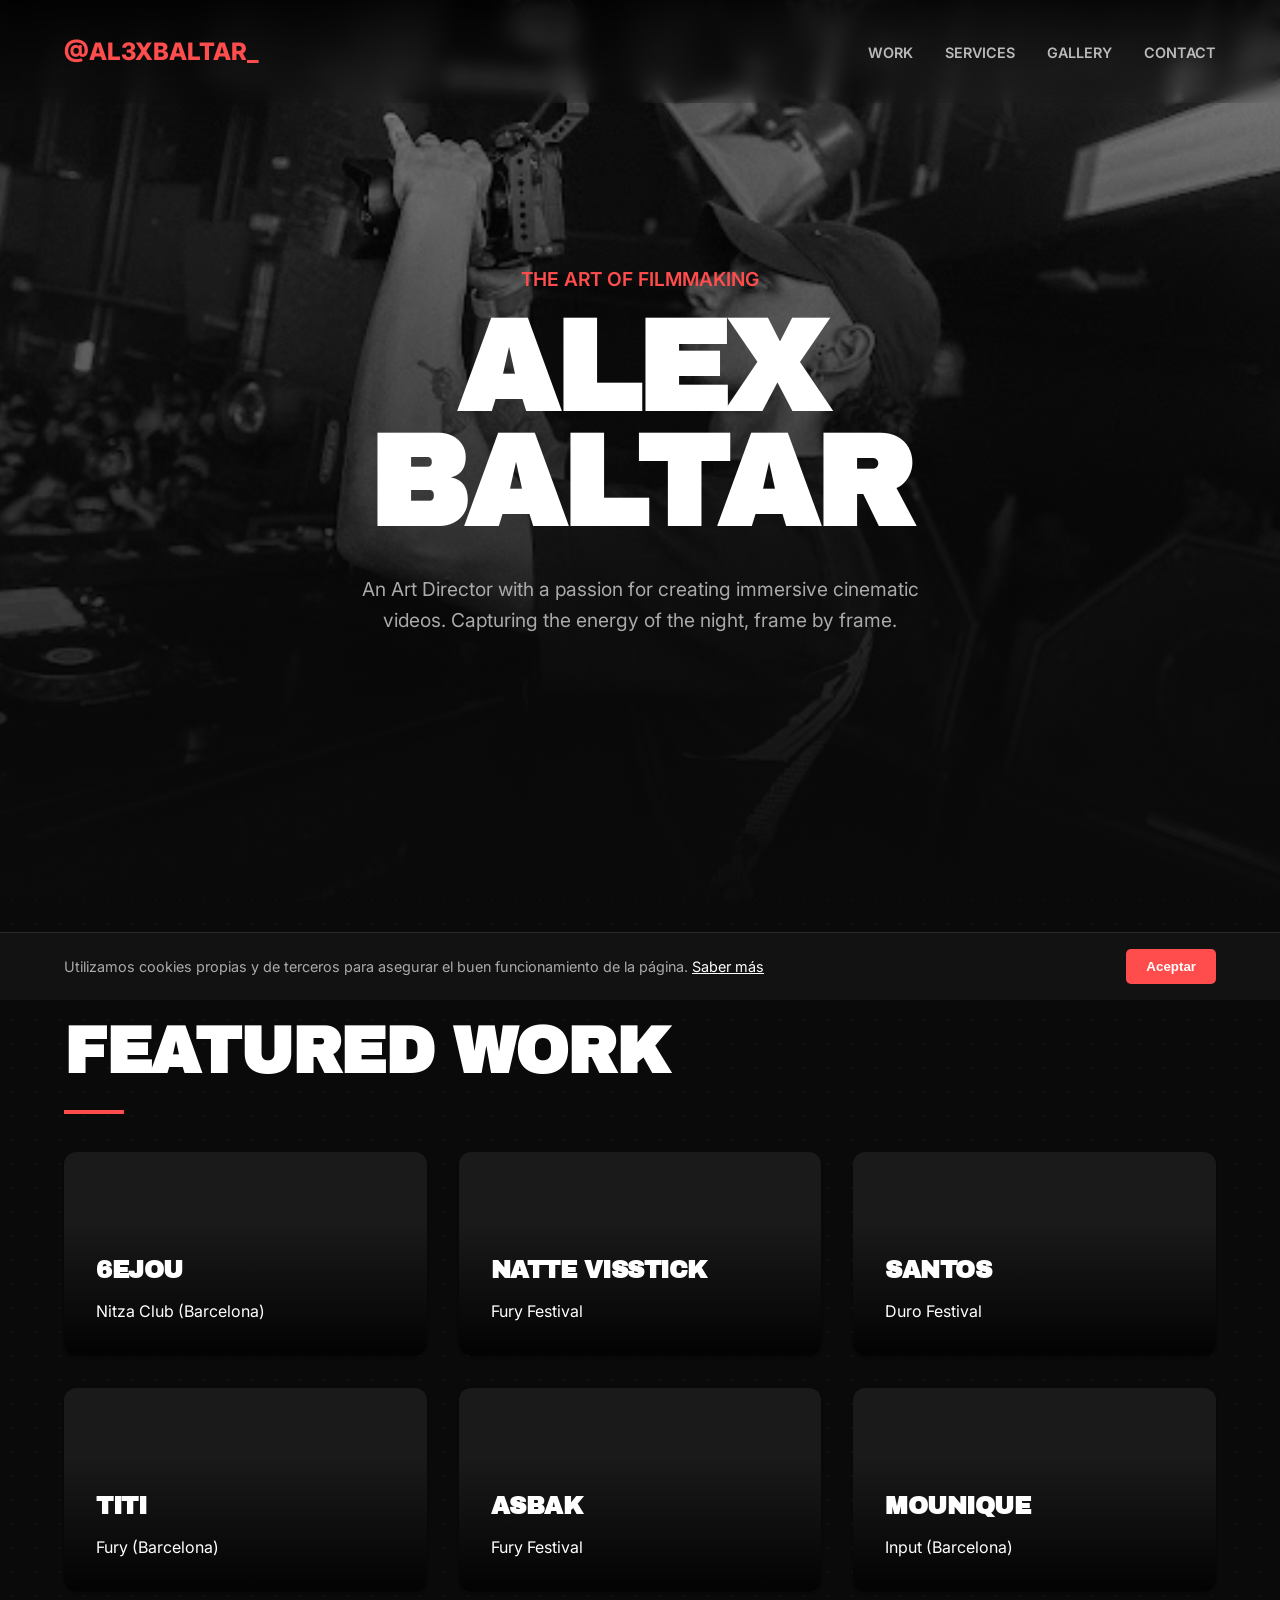
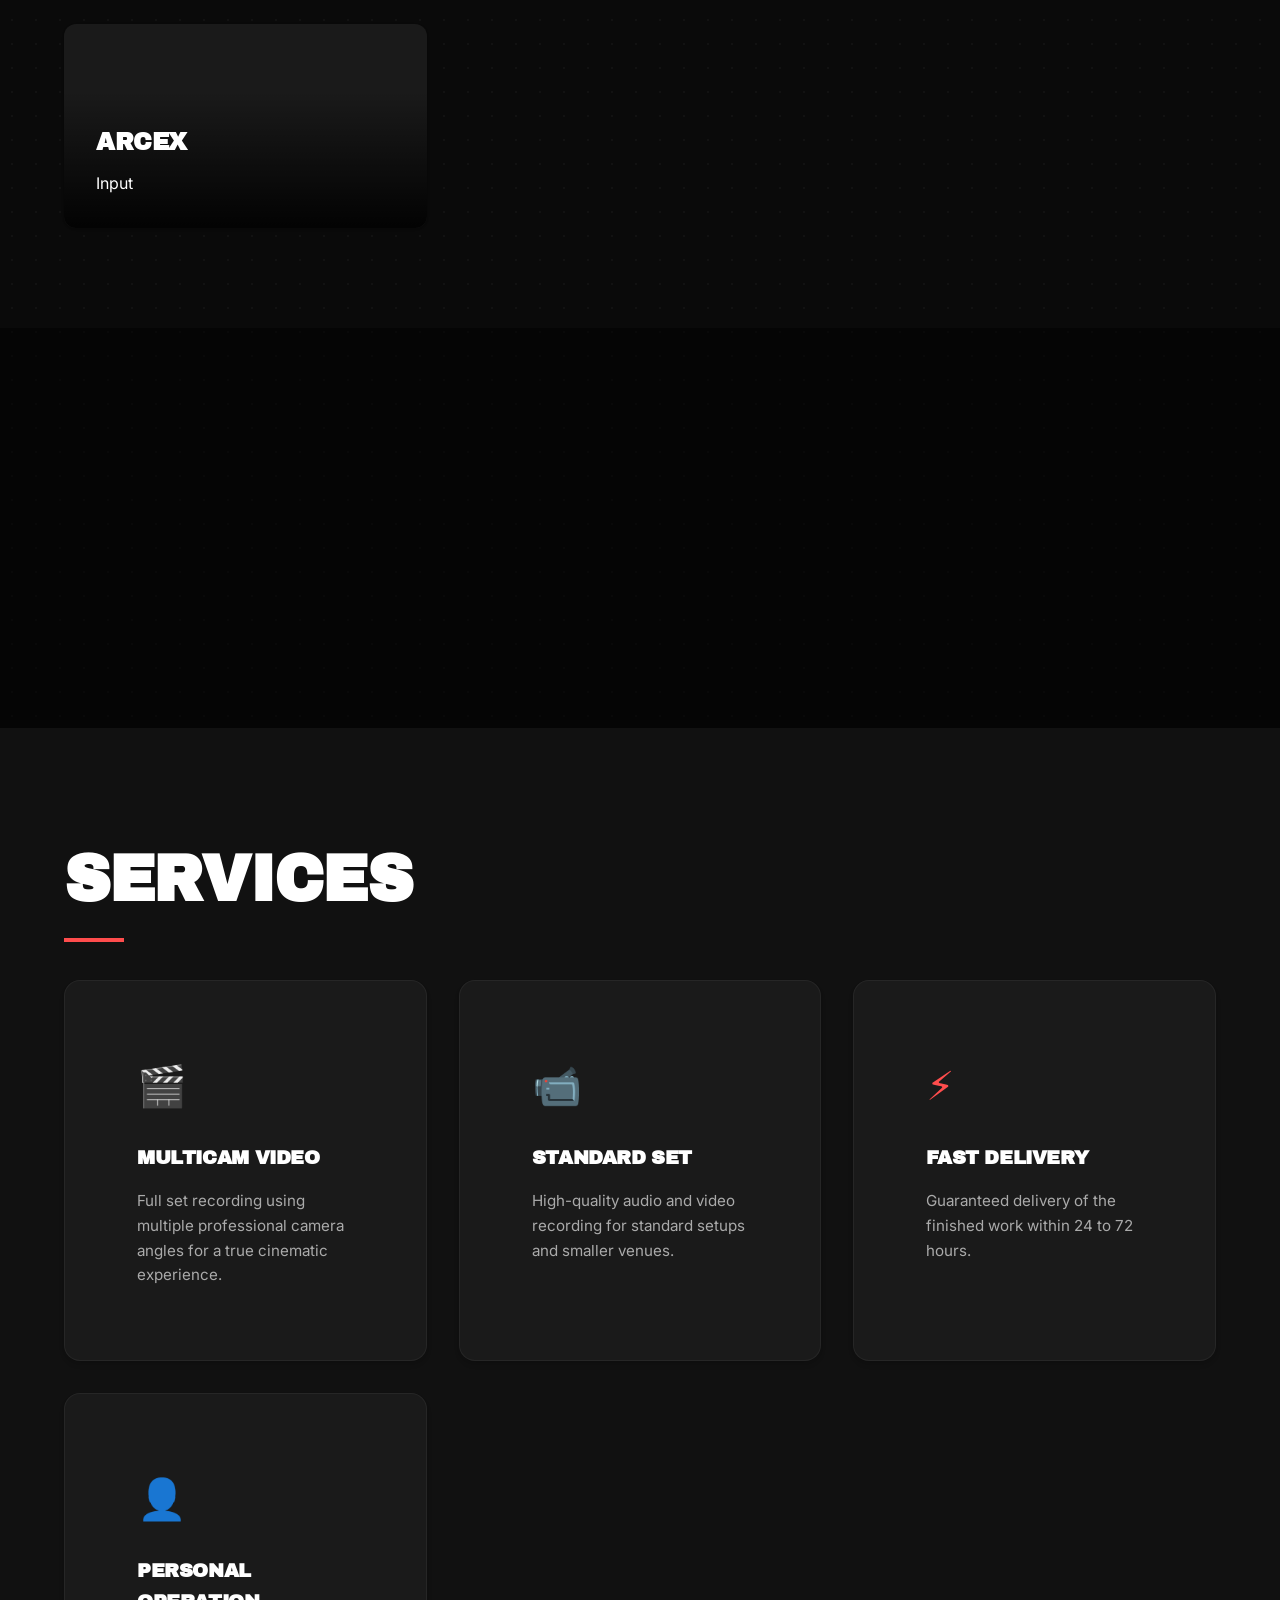
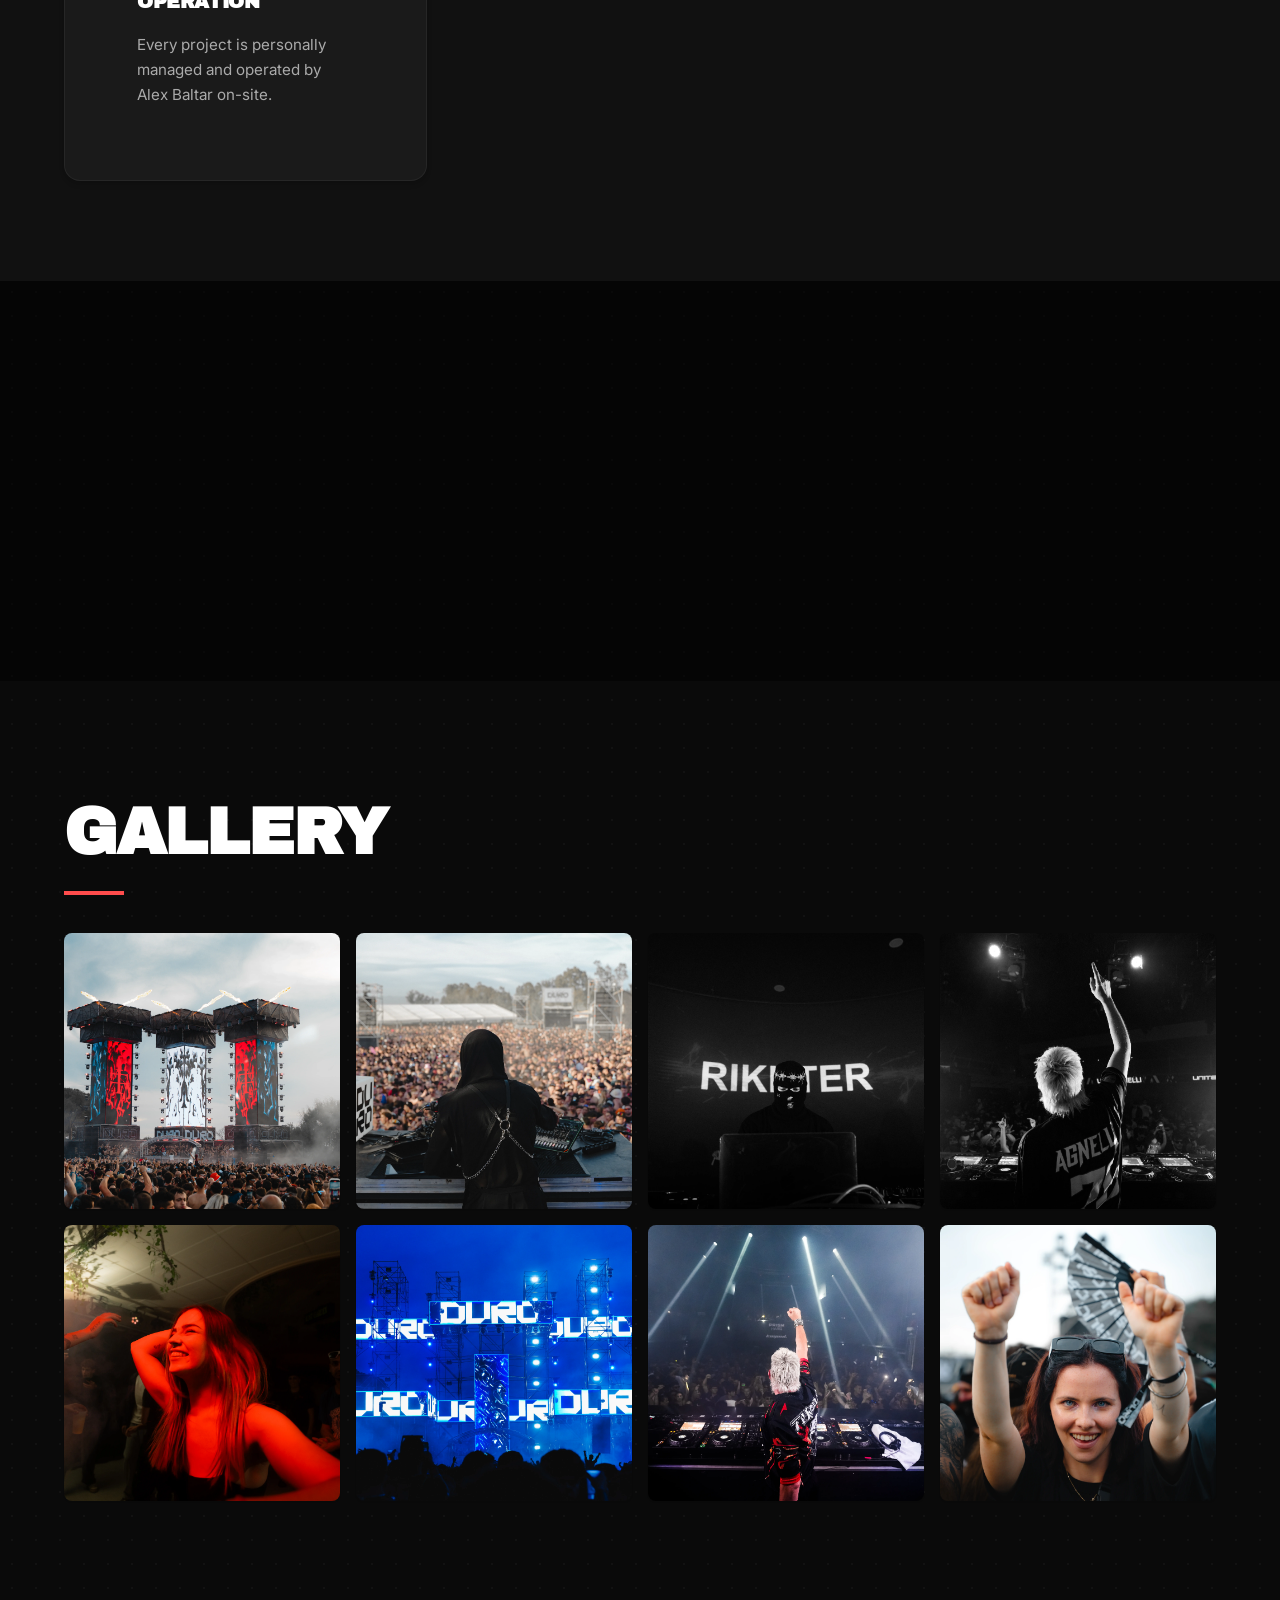
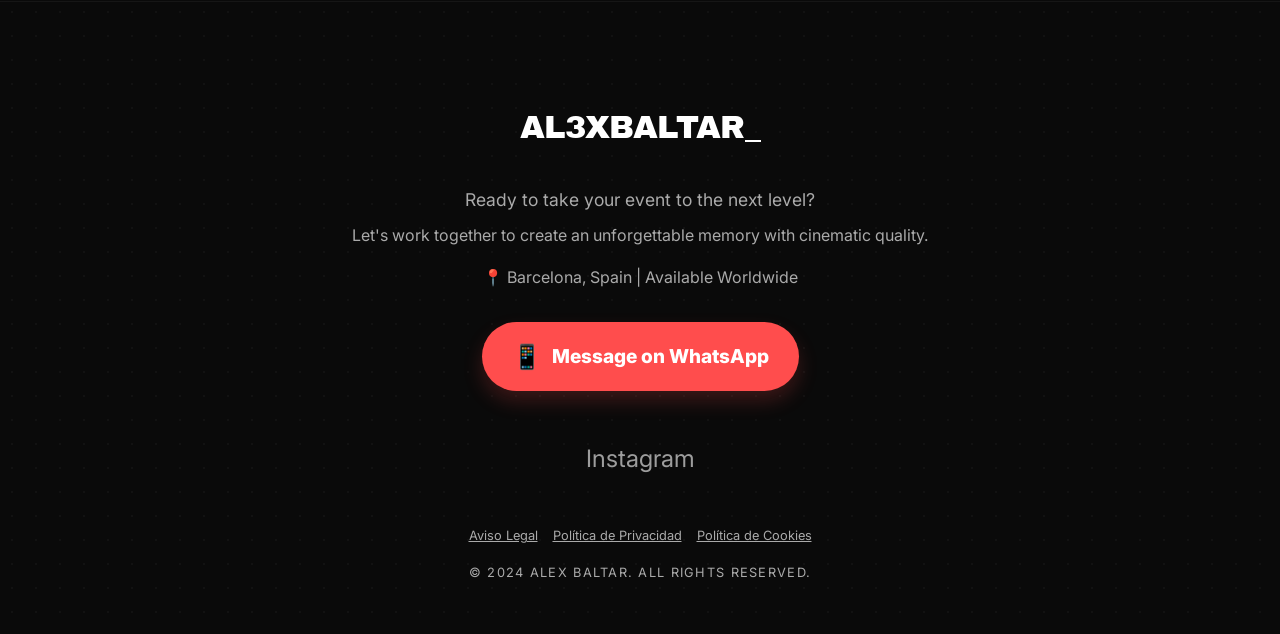
==== index.html @ 2d96f731 "Fix: Corrected Vimeo IDs mapping for artist cards" ====
<!DOCTYPE html>
<html lang="en">

<head>
    <meta charset="UTF-8">
    <meta name="viewport" content="width=device-width, initial-scale=1.0">
    <title>ALEX BALTAR | Cinematic Video & Art Direction</title>
    <meta name="description"
        content="Professional Art Director and Filmmaker from Barcelona. Specializing in high-quality multicam video production, electronic music events, and cinematic style.">
    <meta name="keywords"
        content="Alex Baltar, filmmaker, art director, multicam video, event recording, Barcelona videographer, electronic music video">
    <meta name="robots" content="index, follow">
    <link rel="canonical" href="https://alexbaltar.com/">

    <!-- Fonts -->
    <link rel="preconnect" href="https://fonts.googleapis.com">
    <link rel="preconnect" href="https://fonts.gstatic.com" crossorigin>
    <link href="https://fonts.googleapis.com/css2?family=Archivo+Black&family=Inter:wght@400;600;800&display=swap"
        rel="stylesheet">

    <!-- Custom CSS -->
    <link rel="stylesheet" href="style.css">
    <!-- Vimeo Player API -->
    <script src="https://player.vimeo.com/api/player.js"></script>
</head>

<body>

    <nav>
        <div class="logo"><a href="https://www.instagram.com/al3xbaltar_/" target="_blank">@AL3XBALTAR_</a></div>
        <ul class="nav-links">
            <li><a href="#work">Work</a></li>
            <li><a href="#services">Services</a></li>
            <li><a href="#gallery">Gallery</a></li>
            <li><a href="#contact">Contact</a></li>
        </ul>
    </nav>

    <header class="hero">
        <div class="hero-bg"></div>
        <div class="hero-content">
            <span class="hero-tagline">THE ART OF FILMMAKING</span>
            <h1>ALEX <br> BALTAR</h1>
            <p class="hero-description">An Art Director with a passion for creating immersive cinematic videos.
                Capturing the energy of the night, frame by frame.</p>
        </div>
    </header>

    <section id="work">
        <h2 class="section-title">Featured Work</h2>
        <div class="work-grid">
            <!-- 6EJOU -->
            <div class="artist-card" data-vimeo-id="1169113836">
                <div class="vimeo-wrapper"></div>
                <div class="artist-info">
                    <h3>6EJOU</h3>
                    <p>Nitza Club (Barcelona)</p>
                </div>
            </div>

            <!-- NATTE VISSTICK -->
            <div class="artist-card" data-vimeo-id="1169113854">
                <div class="vimeo-wrapper"></div>
                <div class="artist-info">
                    <h3>NATTE VISSTICK</h3>
                    <p>Fury Festival</p>
                </div>
            </div>

            <!-- SANTOS -->
            <div class="artist-card" data-vimeo-id="1169113870">
                <div class="vimeo-wrapper"></div>
                <div class="artist-info">
                    <h3>SANTOS</h3>
                    <p>Duro Festival</p>
                </div>
            </div>

            <!-- TITI -->
            <div class="artist-card" data-vimeo-id="1169113888">
                <div class="vimeo-wrapper"></div>
                <div class="artist-info">
                    <h3>TITI</h3>
                    <p>Fury (Barcelona)</p>
                </div>
            </div>

            <!-- ASBAK -->
            <div class="artist-card" data-vimeo-id="1169113907">
                <div class="vimeo-wrapper"></div>
                <div class="artist-info">
                    <h3>ASBAK</h3>
                    <p>Fury Festival</p>
                </div>
            </div>

            <!-- MOUNIQUE -->
            <div class="artist-card" data-vimeo-id="1169113923">
                <div class="vimeo-wrapper"></div>
                <div class="artist-info">
                    <h3>MOUNIQUE</h3>
                    <p>Input (Barcelona)</p>
                </div>
            </div>

            <!-- ARCEX -->
            <div class="artist-card" data-vimeo-id="1169113945">
                <div class="vimeo-wrapper"></div>
                <div class="artist-info">
                    <h3>ARCEX</h3>
                    <p>Input</p>
                </div>
            </div>
        </div>
    </section>

    <!-- Parallax Image Section -->
    <section class="parallax-divider" style="background-image: url('fotos-publico/DSC00478.webp');"></section>

    <section id="services" style="background: #111;">
        <h2 class="section-title">Services</h2>
        <div class="services-container">
            <div class="service-item" onclick="window.location.href='#contact'" style="cursor: pointer;">
                <div class="service-icon">🎬</div>
                <h3>Multicam Video</h3>
                <p>Full set recording using multiple professional camera angles for a true cinematic experience.</p>
            </div>
            <div class="service-item" onclick="window.location.href='#contact'" style="cursor: pointer;">
                <div class="service-icon">📹</div>
                <h3>Standard Set</h3>
                <p>High-quality audio and video recording for standard setups and smaller venues.</p>
            </div>
            <div class="service-item" onclick="window.location.href='#contact'" style="cursor: pointer;">
                <div class="service-icon">⚡</div>
                <h3>Fast Delivery</h3>
                <p>Guaranteed delivery of the finished work within 24 to 72 hours.</p>
            </div>
            <div class="service-item" onclick="window.location.href='#contact'" style="cursor: pointer;">
                <div class="service-icon">👤</div>
                <h3>Personal Operation</h3>
                <p>Every project is personally managed and operated by Alex Baltar on-site.</p>
            </div>
        </div>
    </section>

    <!-- Parallax Image Section 2 -->
    <section class="parallax-divider" style="background-image: url('fotos-publico/DSC01835.webp');">
    </section>

    <section id="gallery">
        <h2 class="section-title">Gallery</h2>
        <div class="gallery-grid" id="gallery-container">
            <!-- Images will be injected by JS or hardcoded -->
            <div class="gallery-item"><img src="fotos-publico/DSC00478.webp"
                    alt="Art Direction and Stage Design for Music Events"></div>
            <div class="gallery-item"><img src="fotos-publico/DSC00038.webp"
                    alt="Alex Baltar setting up professional camera equipment"></div>
            <div class="gallery-item"><img src="fotos-publico/DSC07282.webp"
                    alt="Live Event Cinematography at Music Festival"></div>
            <div class="gallery-item"><img src="fotos-publico/DSC05093.webp"
                    alt="Behind the scenes multicam video production"></div>
            <div class="gallery-item"><img src="fotos-publico/DSC02262.webp"
                    alt="Crowd interaction during live concert recording"></div>
            <div class="gallery-item"><img src="fotos-publico/DSC09491.webp"
                    alt="Cinematic lighting and stage effects capturing"></div>
            <div class="gallery-item"><img src="fotos-publico/DSC01835.webp"
                    alt="DJ performing at mainstage event video"></div>
            <div class="gallery-item"><img src="fotos-publico/DSC00417.webp"
                    alt="Close-up professional video recording by Alex Baltar"></div>
        </div>
    </section>

    <footer id="contact">
        <div class="footer-logo display-font">AL3XBALTAR_</div>
        <div class="contact-info" style="margin-bottom: 2rem; color: var(--text-secondary);">
            <p style="margin-bottom: 0.5rem; font-size: 1.1rem;">Ready to take your event to the next level?</p>
            <p>Let's work together to create an unforgettable memory with cinematic quality.</p>
            <p style="margin-top: 1rem;">📍 Barcelona, Spain | Available Worldwide</p>
        </div>
        <div class="contact-action" style="margin-bottom: 3rem;">
            <a href="https://wa.me/34662660477?text=Hey!!%20Acabo%20de%20ver%20tu%20web%20y%20quiero%20contratarte%20un%20set"
                target="_blank" class="contact-btn">
                <span style="font-size: 1.5rem;">📱</span> Message on WhatsApp
            </a>
        </div>
        <div class="social-links">
            <a href="https://www.instagram.com/al3xbaltar_/" target="_blank">Instagram</a>
        </div>
        <div class="legal-links"
            style="margin-top: 2rem; font-size: 0.8rem; display: flex; justify-content: center; gap: 15px;">
            <a href="aviso-legal.html" style="color: var(--text-secondary); text-decoration: underline;">Aviso Legal</a>
            <a href="privacidad.html" style="color: var(--text-secondary); text-decoration: underline;">Política de
                Privacidad</a>
            <a href="cookies.html" style="color: var(--text-secondary); text-decoration: underline;">Política de
                Cookies</a>
        </div>
        <p class="copyright" style="margin-top: 1rem;">&copy; 2024 ALEX BALTAR. ALL RIGHTS RESERVED.</p>
    </footer>

    <!-- Custom Script -->
    <script src="script.js"></script>

    <!-- Cookie Banner -->
    <div id="cookie-banner" class="cookie-banner">
        <p>Utilizamos cookies propias y de terceros para asegurar el buen funcionamiento de la página. <a
                href="cookies.html">Saber más</a></p>
        <button id="accept-cookies" class="cookie-btn">Aceptar</button>
    </div>
</body>

</html>
---- style.css ----
@import 'tokens.css';

:root {
    --bg-color: #0a0a0a;
    --card-bg: #1a1a1a;
    --text-primary: #ffffff;
    --text-secondary: #aaaaaa;
    --accent-color: #FF4D4D;
    --transition-smooth: all 0.4s cubic-bezier(0.16, 1, 0.3, 1);
}

* {
    margin: 0;
    padding: 0;
    box-sizing: border-box;
}

body {
    background-color: var(--bg-color);
    background-image: radial-gradient(rgba(255, 255, 255, 0.03) 1px, transparent 1px);
    background-size: 24px 24px;
    color: var(--text-primary);
    font-family: var(--typography-fontFamily-sans);
    line-height: var(--typography-lineHeight-relaxed);
    overflow-x: hidden;
    animation: moveBg 120s linear infinite;
}

@keyframes moveBg {
    0% {
        background-position: 0 0;
    }

    100% {
        background-position: 1000px 1000px;
    }
}

h1,
h2,
h3,
.display-font {
    font-family: 'Archivo Black', sans-serif;
    text-transform: uppercase;
    letter-spacing: -0.02em;
}

a {
    text-decoration: none;
    color: inherit;
}

ul {
    list-style: none;
}

/* --- Navigation --- */
nav {
    position: fixed;
    top: 0;
    width: 100%;
    padding: 2rem 5%;
    display: flex;
    justify-content: space-between;
    align-items: center;
    z-index: 1000;
    background: linear-gradient(to bottom, rgba(0, 0, 0, 0.8), transparent);
    backdrop-filter: blur(10px);
}

.logo {
    font-size: 1.5rem;
    font-weight: 800;
    color: var(--accent-color);
}

.nav-links {
    display: flex;
    gap: 2rem;
}

.nav-links a {
    font-size: 0.9rem;
    font-weight: 600;
    text-transform: uppercase;
    transition: var(--transition-smooth);
    opacity: 0.7;
}

.nav-links a:hover {
    opacity: 1;
    color: var(--accent-color);
}

/* --- Hero --- */
.hero {
    height: 100vh;
    width: 100%;
    position: relative;
    display: flex;
    align-items: center;
    justify-content: center;
    overflow: hidden;
}

.hero-bg {
    position: absolute;
    top: 0;
    left: 0;
    width: 100%;
    height: 100%;
    background: linear-gradient(to bottom, rgba(0, 0, 0, 0.4), var(--bg-color)), url('alex-foto.jpg');
    background-size: cover;
    background-position: center;
    z-index: -1;
    transform: scale(1.1);
    animation: zoomOut 20s infinite alternate;
}

@keyframes zoomOut {
    from {
        transform: scale(1.1);
    }

    to {
        transform: scale(1);
    }
}

.hero-content {
    text-align: center;
    max-width: 900px;
    padding: 0 2rem;
}

.hero-tagline {
    font-size: 1.2rem;
    font-weight: 600;
    color: var(--accent-color);
    margin-bottom: 1rem;
    display: block;
    animation: fadeInUp 1s ease forwards;
}

.hero h1 {
    font-size: clamp(3rem, 10vw, 8rem);
    line-height: 0.9;
    margin-bottom: 2rem;
    animation: fadeInUp 1s ease forwards 0.2s;
    opacity: 0;
}

.hero-description {
    font-size: 1.2rem;
    color: var(--text-secondary);
    max-width: 600px;
    margin: 0 auto;
    animation: fadeInUp 1s ease forwards 0.4s;
    opacity: 0;
}

/* --- Sections General --- */
section {
    padding: 100px 5%;
}

.section-title {
    font-size: clamp(2rem, 5vw, 4rem);
    margin-bottom: 3rem;
    position: relative;
}

.section-title::after {
    content: '';
    position: absolute;
    bottom: -10px;
    left: 0;
    width: 60px;
    height: 4px;
    background-color: var(--accent-color);
}

/* --- Parallax Divider --- */
.parallax-divider {
    height: 400px;
    background-attachment: fixed;
    background-position: center;
    background-repeat: no-repeat;
    background-size: cover;
    position: relative;
    padding: 0;
}

.parallax-divider::after {
    content: '';
    position: absolute;
    top: 0;
    left: 0;
    width: 100%;
    height: 100%;
    background: rgba(0, 0, 0, 0.5);
}

/* --- Work Grid --- */
.work-grid {
    display: grid;
    grid-template-columns: repeat(auto-fill, minmax(350px, 1fr));
    gap: 2rem;
}

.artist-card {
    background: var(--card-bg);
    border-radius: var(--borders-radius-md);
    overflow: hidden;
    position: relative;
    cursor: pointer;
    transition: var(--transition-smooth);
    aspect-ratio: 16/9;
    box-shadow: var(--shadows-DEFAULT);
}

.artist-card:hover {
    transform: translateY(-10px);
    box-shadow: var(--shadows-xl);
}

.artist-card video,
.vimeo-wrapper iframe {
    width: 100%;
    height: 100%;
    object-fit: cover;
    opacity: 0.6;
    transition: var(--transition-smooth);
    pointer-events: none;
    /* Allows hover on artist-card */
}

.vimeo-wrapper {
    width: 100%;
    height: 100%;
    position: absolute;
    top: 0;
    left: 0;
    overflow: hidden;
}

.artist-card:hover video,
.artist-card:hover .vimeo-wrapper iframe {
    opacity: 1;
}

.artist-info {
    position: absolute;
    bottom: 0;
    left: 0;
    width: 100%;
    padding: 2rem;
    background: linear-gradient(to top, rgba(0, 0, 0, 0.9), transparent);
    pointer-events: none;
}

.artist-info h3 {
    font-size: 1.5rem;
    margin-bottom: 0.5rem;
}

/* --- Services --- */
.services-container {
    display: grid;
    grid-template-columns: repeat(auto-fit, minmax(280px, 1fr));
    gap: 2rem;
}

.service-item {
    padding: var(--spacing-12);
    background: var(--card-bg);
    border-radius: var(--borders-radius-lg);
    border: var(--borders-width-thin) solid rgba(255, 255, 255, 0.05);
    transition: var(--transition-smooth);
    box-shadow: var(--shadows-md);
}

.service-item:hover {
    border-color: var(--accent-color);
    background: #252525;
    box-shadow: var(--shadows-xl);
    transform: translateY(-8px);
}

.service-icon {
    font-size: 2.5rem;
    color: var(--accent-color);
    margin-bottom: 1.5rem;
}

.service-item h3 {
    font-size: 1.2rem;
    margin-bottom: 1rem;
}

.service-item p {
    color: var(--text-secondary);
    font-size: 0.95rem;
}

/* --- Photo Gallery --- */
.gallery-grid {
    display: grid;
    grid-template-columns: repeat(4, 1fr);
    gap: 1rem;
}

.gallery-item {
    aspect-ratio: 1/1;
    overflow: hidden;
    border-radius: var(--borders-radius-DEFAULT);
    box-shadow: var(--shadows-sm);
    transition: var(--transition-smooth);
}

.gallery-item:hover {
    box-shadow: var(--shadows-lg);
}

.gallery-item img {
    width: 100%;
    height: 100%;
    object-fit: cover;
    transition: var(--transition-smooth);
}

.gallery-item:hover img {
    transform: scale(1.1);
}

/* --- Footer --- */
footer {
    padding: 100px 5% 50px;
    border-top: 1px solid rgba(255, 255, 255, 0.05);
    text-align: center;
}

.footer-logo {
    font-size: 2rem;
    margin-bottom: 2rem;
}

.social-links {
    display: flex;
    justify-content: center;
    gap: 2rem;
    margin-bottom: 3rem;
}

.social-links a {
    font-size: 1.5rem;
    opacity: 0.6;
    transition: var(--transition-smooth);
}

.social-links a:hover {
    opacity: 1;
    color: var(--accent-color);
    transform: scale(1.2);
    text-shadow: 0 0 10px rgba(255, 77, 77, 0.5);
}

.contact-btn {
    background: var(--accent-color);
    color: white;
    padding: 15px 30px;
    font-weight: 800;
    border-radius: 50px;
    font-size: 1.2rem;
    display: inline-flex;
    align-items: center;
    gap: 10px;
    transition: var(--transition-smooth);
    box-shadow: 0 10px 20px rgba(255, 77, 77, 0.2);
}

.contact-btn:hover {
    transform: translateY(-5px) scale(1.05);
    box-shadow: 0 15px 30px rgba(255, 77, 77, 0.4), 0 0 20px rgba(255, 77, 77, 0.6);
    color: white;
}

.copyright {
    color: var(--text-secondary);
    font-size: 0.8rem;
    text-transform: uppercase;
    letter-spacing: 0.1em;
}

/* --- Animations --- */
.animate-element {
    opacity: 0;
    transform: translateY(30px);
    transition: opacity 0.8s ease-out, transform 0.8s cubic-bezier(0.16, 1, 0.3, 1);
}

.animate-element.visible {
    opacity: 1;
    transform: translateY(0);
}

@keyframes fadeInUp {
    from {
        opacity: 0;
        transform: translateY(30px);
    }

    to {
        opacity: 1;
        transform: translateY(0);
    }
}

/* --- Cookie Banner --- */
.cookie-banner {
    position: fixed;
    bottom: -100px;
    left: 0;
    width: 100%;
    background: rgba(20, 20, 20, 0.95);
    backdrop-filter: blur(10px);
    border-top: 1px solid rgba(255, 255, 255, 0.1);
    padding: 1rem 5%;
    display: flex;
    justify-content: space-between;
    align-items: center;
    z-index: 10000;
    transition: bottom 0.5s ease-out;
}

.cookie-banner.show {
    bottom: 0;
}

.cookie-banner p {
    font-size: 0.9rem;
    color: var(--text-secondary);
    margin-right: 2rem;
}

.cookie-banner a {
    color: var(--text-primary);
    text-decoration: underline;
}

.cookie-btn {
    background: var(--accent-color);
    color: white;
    border: none;
    padding: 10px 20px;
    font-weight: 600;
    border-radius: 5px;
    cursor: pointer;
    transition: var(--transition-smooth);
}

.cookie-btn:hover {
    background: white;
    color: var(--accent-color);
}

/* Responsive */
@media (max-width: 900px) {
    .gallery-grid {
        grid-template-columns: repeat(2, 1fr);
    }
}

@media (max-width: 768px) {
    .nav-links {
        display: none;
    }

    .hero h1 {
        font-size: 4rem;
    }

    .parallax-divider {
        background-attachment: scroll;
        /* Better for mobile */
    }
}
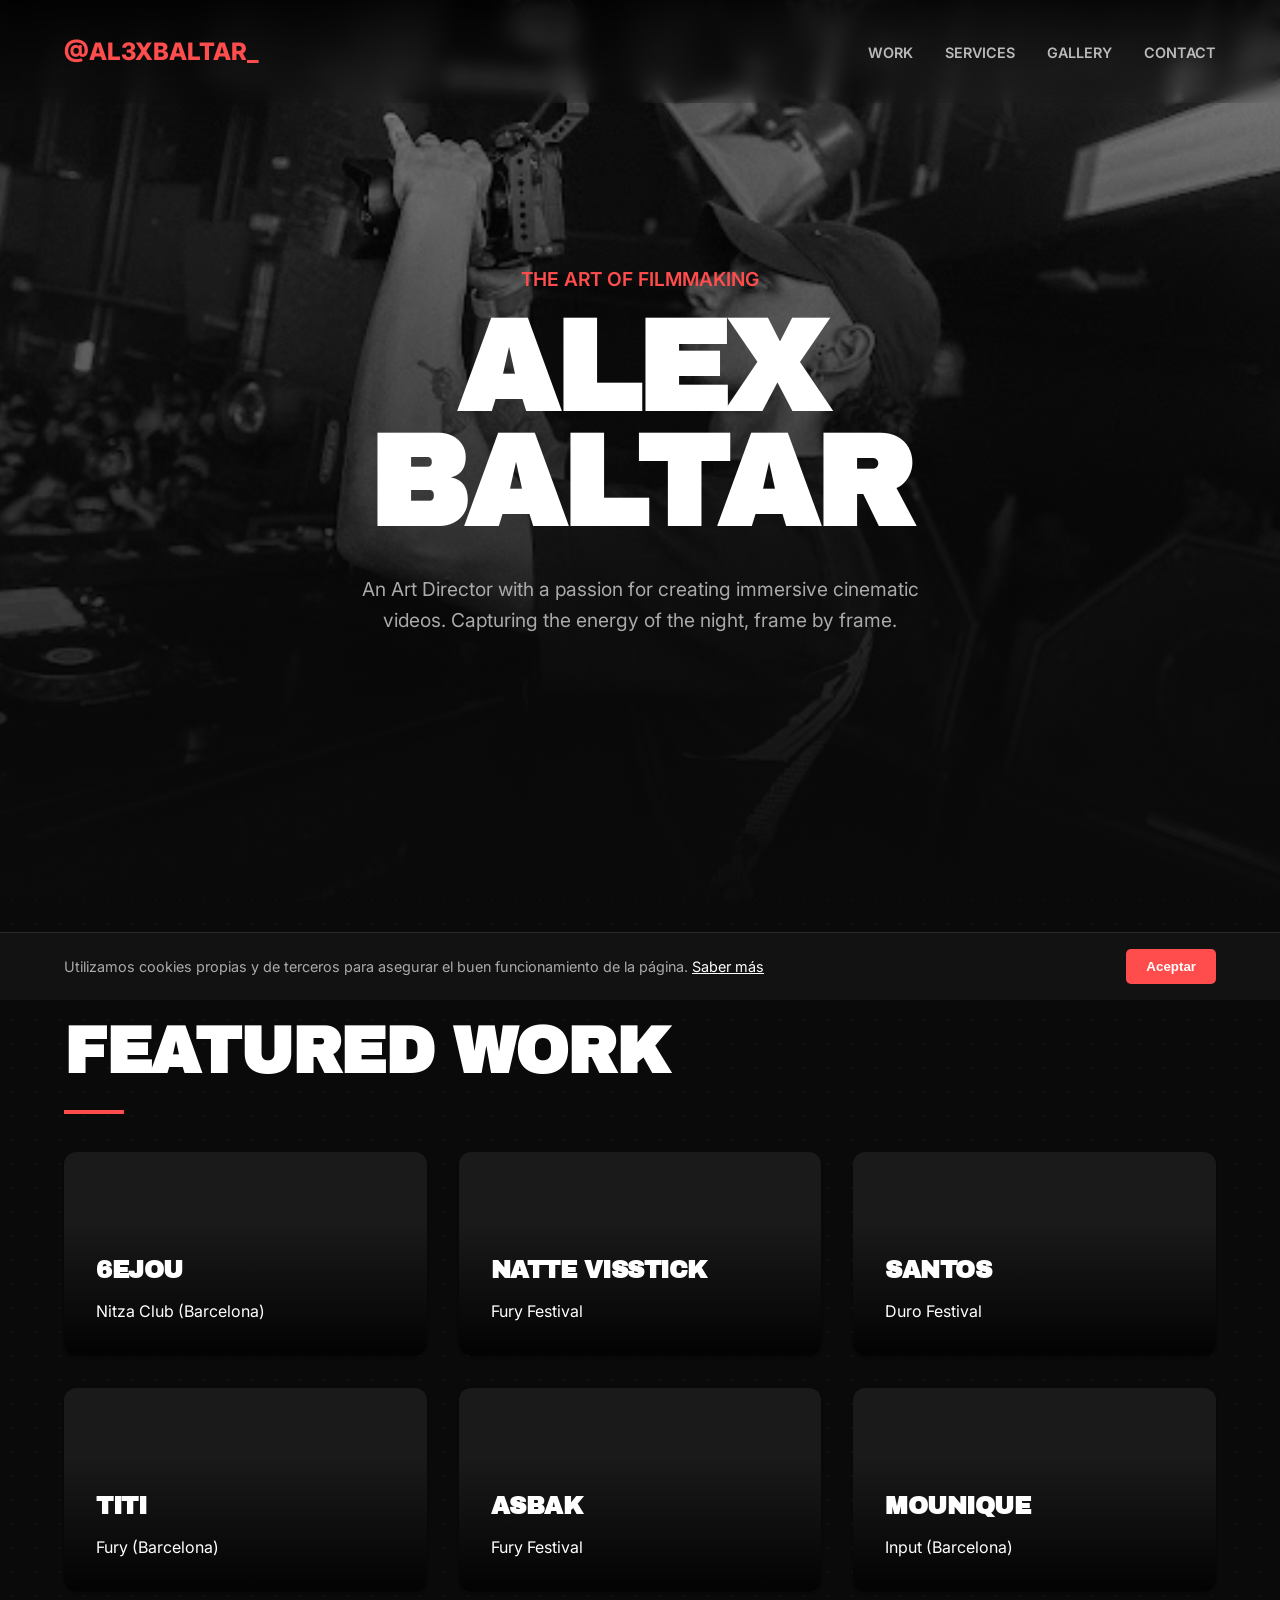
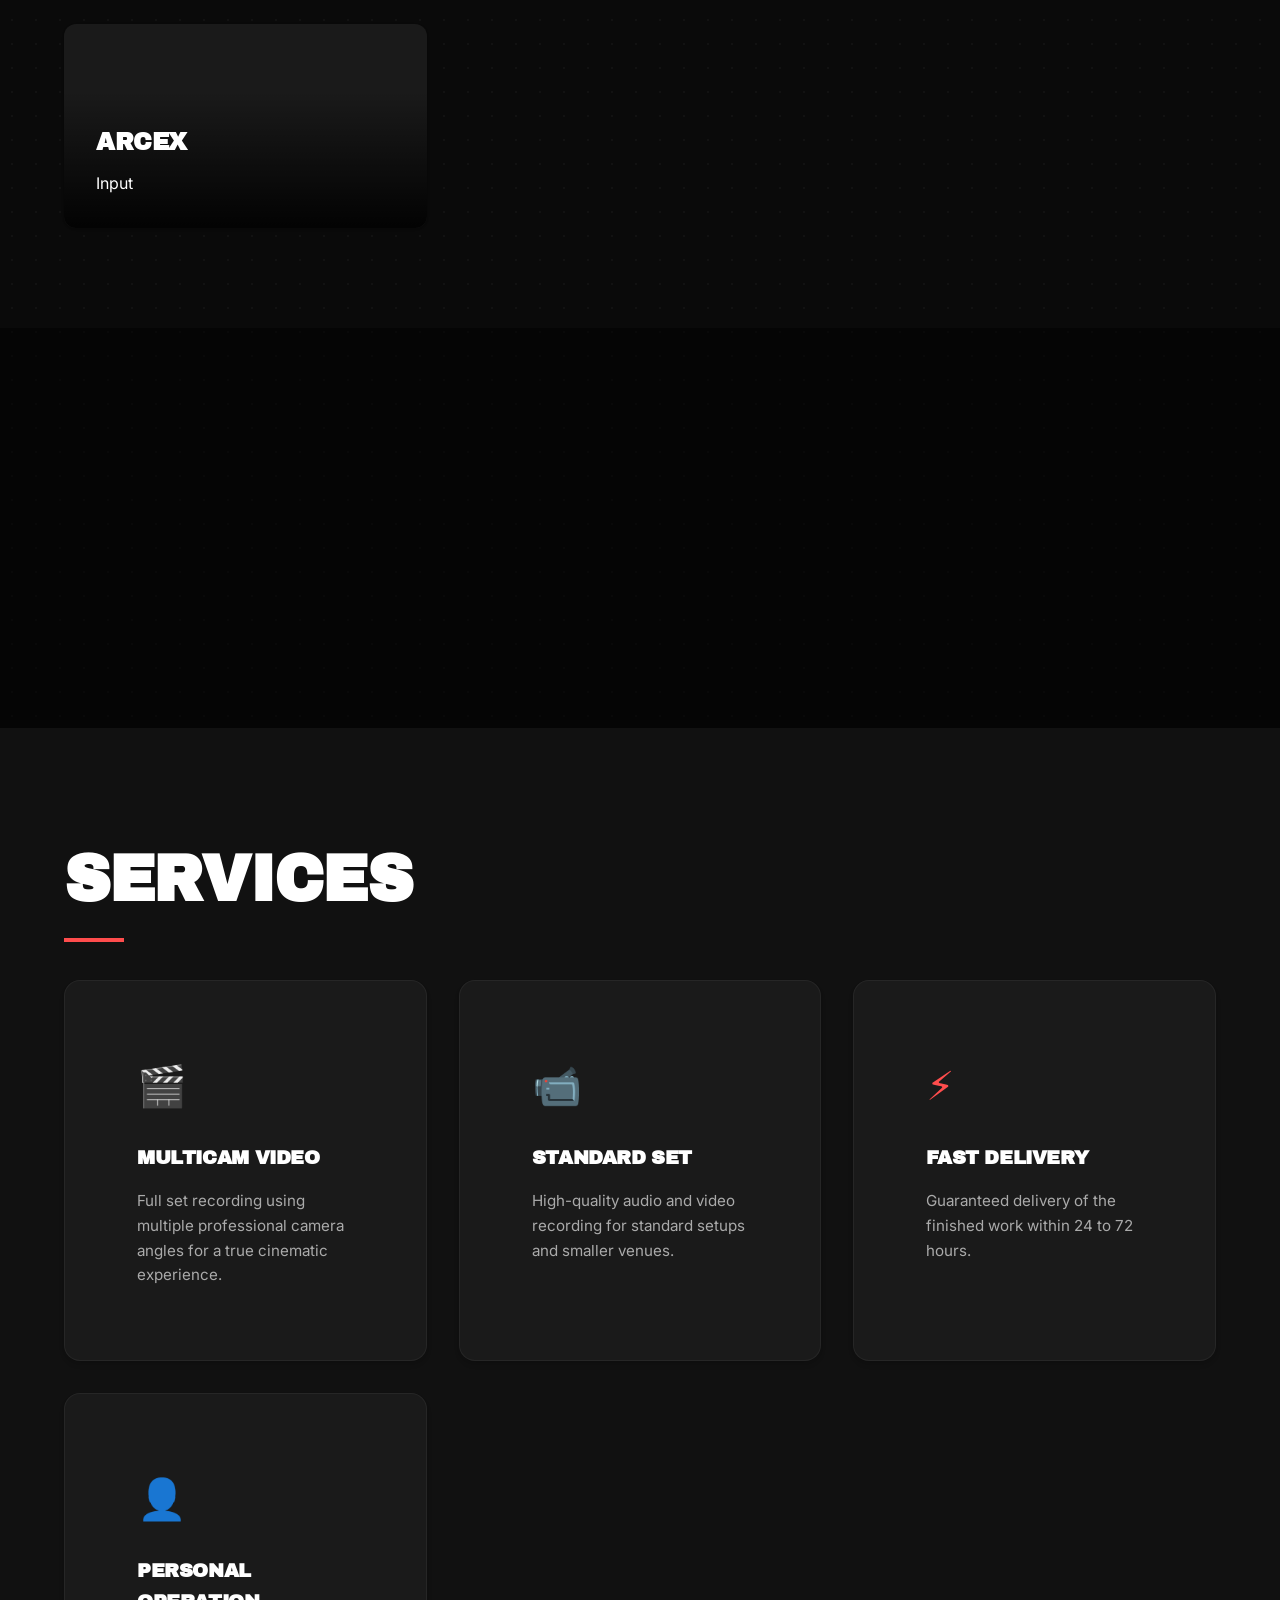
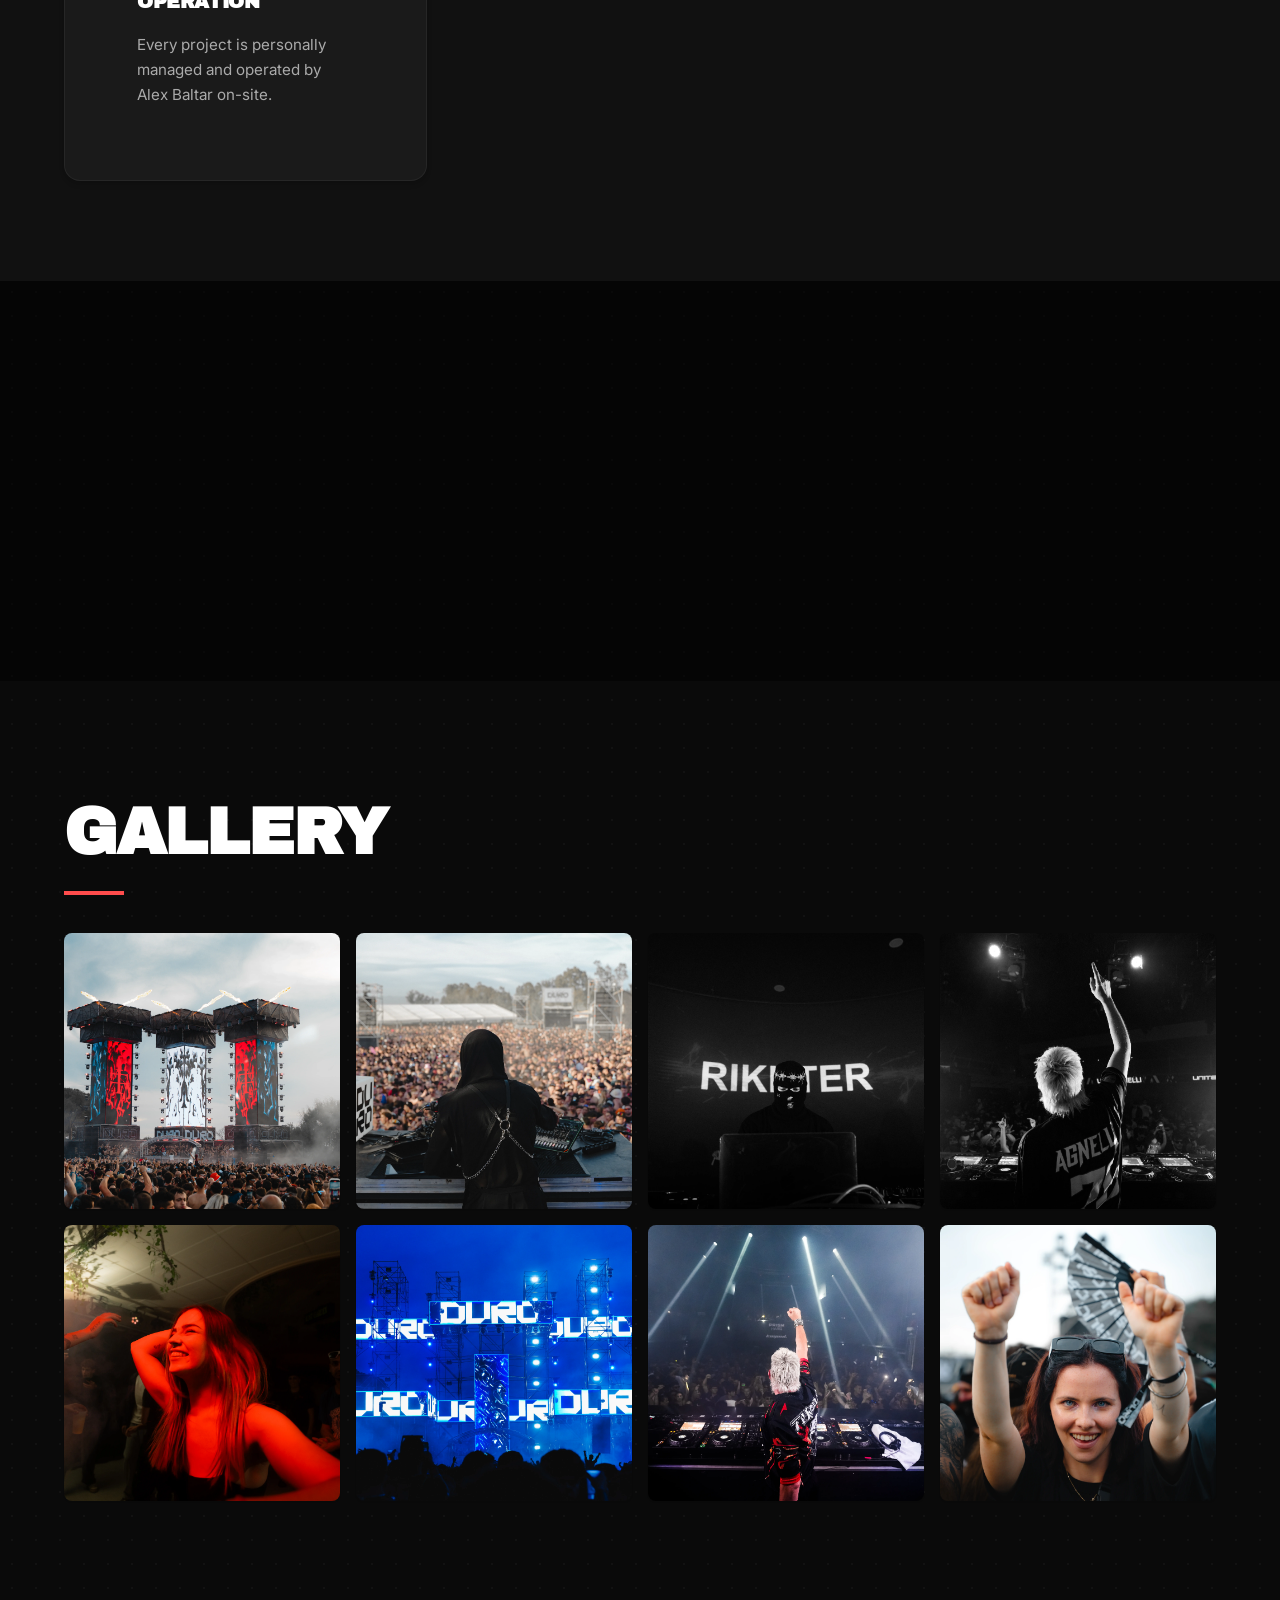
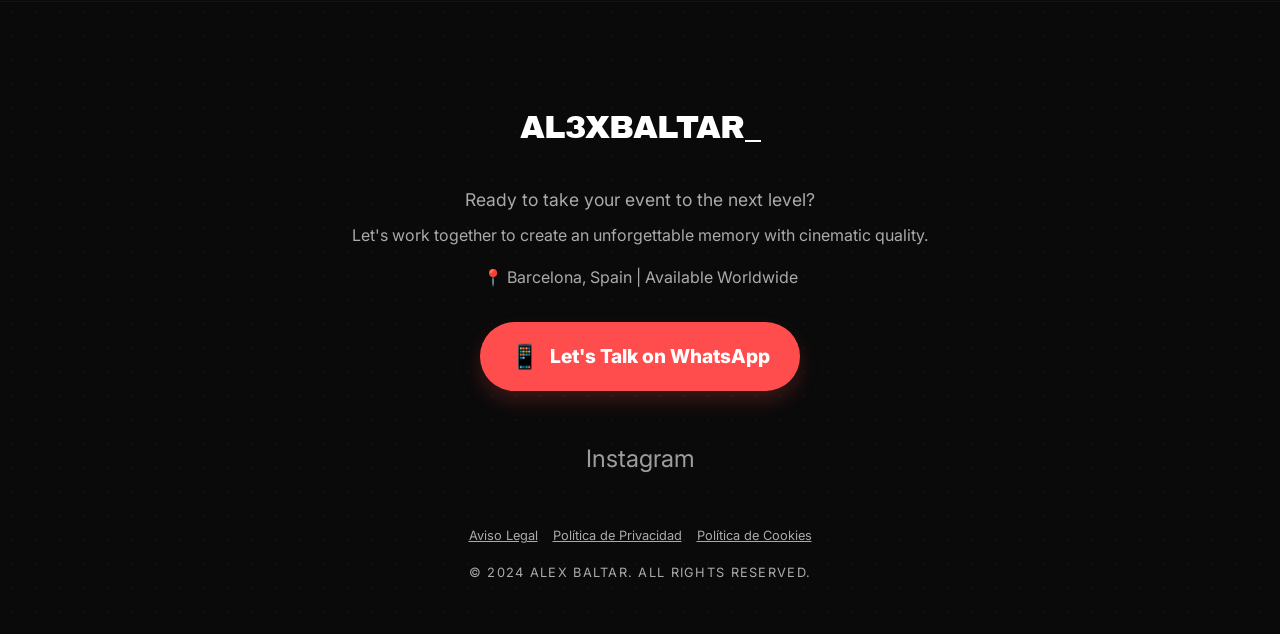
==== commit 818def4a: "Update: Added click-to-unmute for videos and updated WhatsApp message" ====
--- a/index.html
+++ b/index.html
@@ -178,9 +178,9 @@
             <p style="margin-top: 1rem;">📍 Barcelona, Spain | Available Worldwide</p>
         </div>
         <div class="contact-action" style="margin-bottom: 3rem;">
-            <a href="https://wa.me/34662660477?text=Hey!!%20Acabo%20de%20ver%20tu%20web%20y%20quiero%20contratarte%20un%20set"
+            <a href="https://wa.me/34662660477?text=Hi%20Alex!%20I%20just%20saw%20your%20portfolio%20and%20I'd%20love%20to%20work%20with%20you."
                 target="_blank" class="contact-btn">
-                <span style="font-size: 1.5rem;">📱</span> Message on WhatsApp
+                <span style="font-size: 1.5rem;">📱</span> Let's Talk on WhatsApp
             </a>
         </div>
         <div class="social-links">
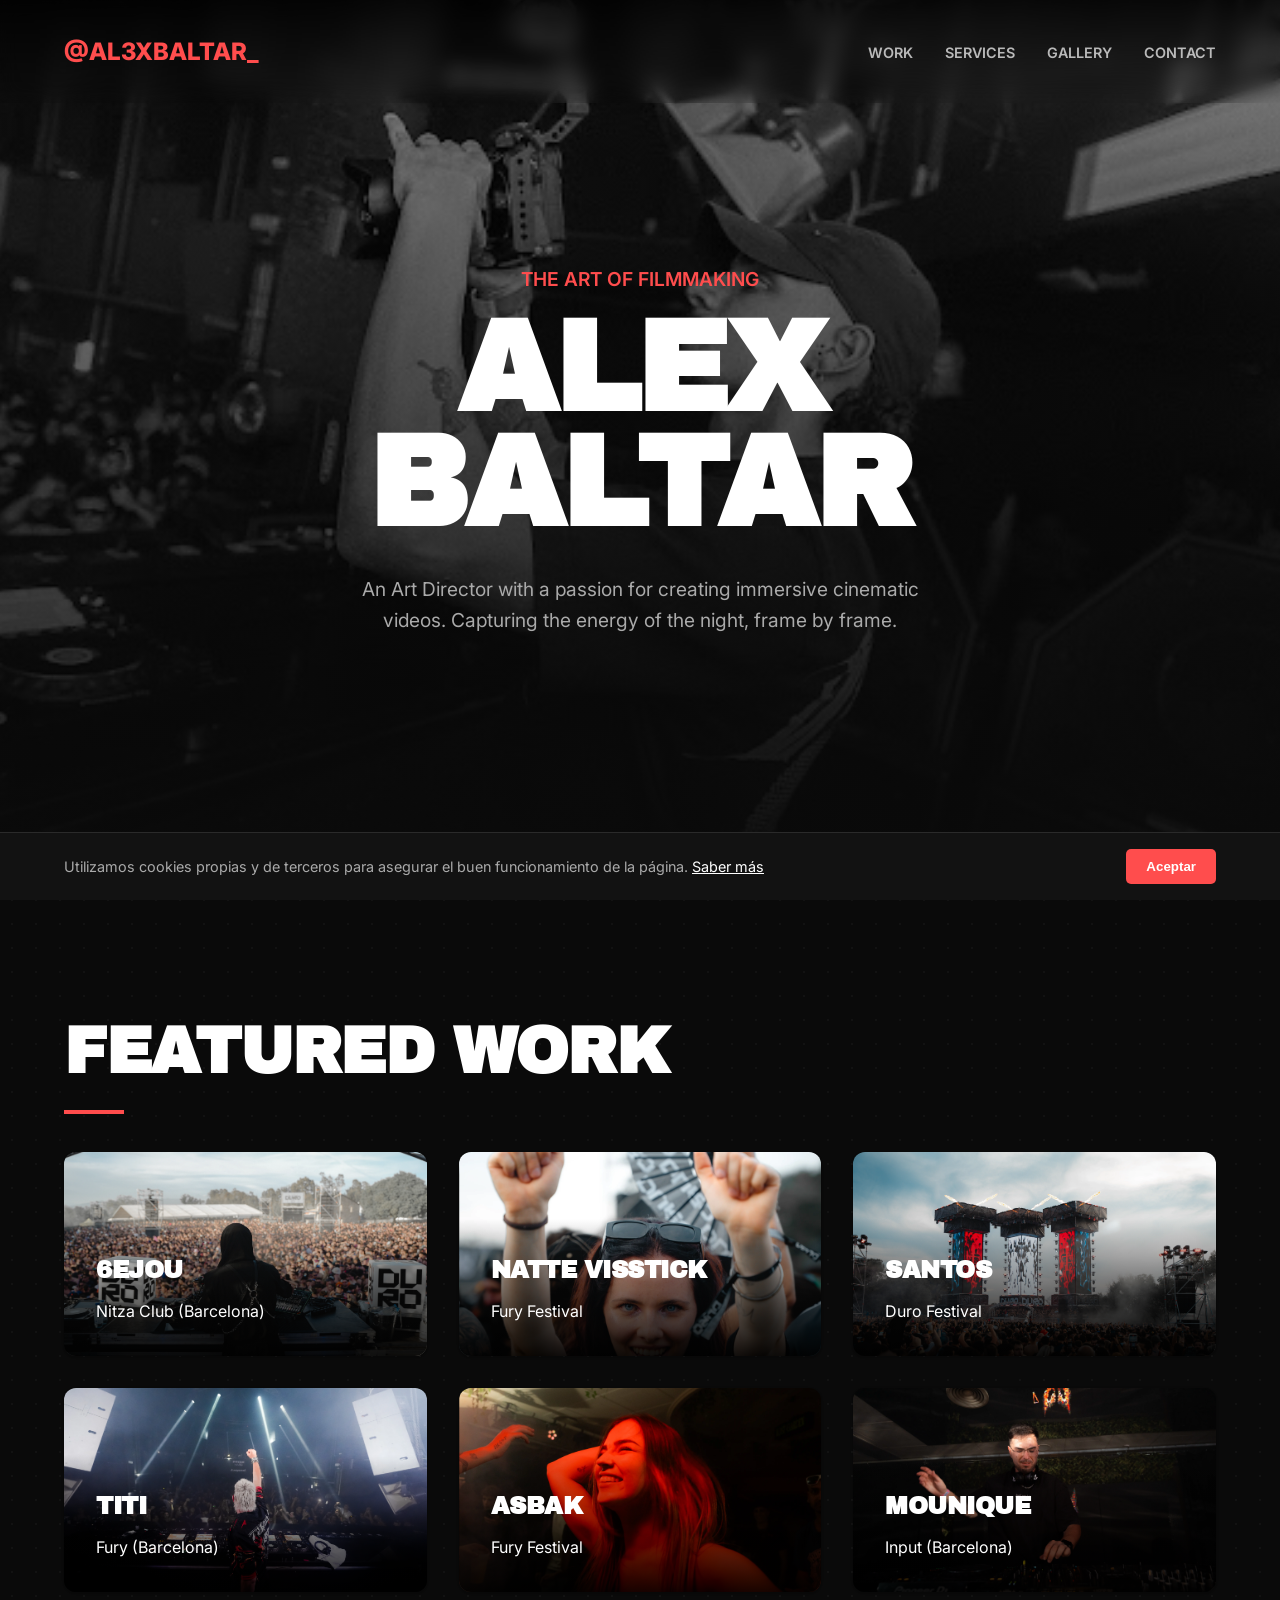
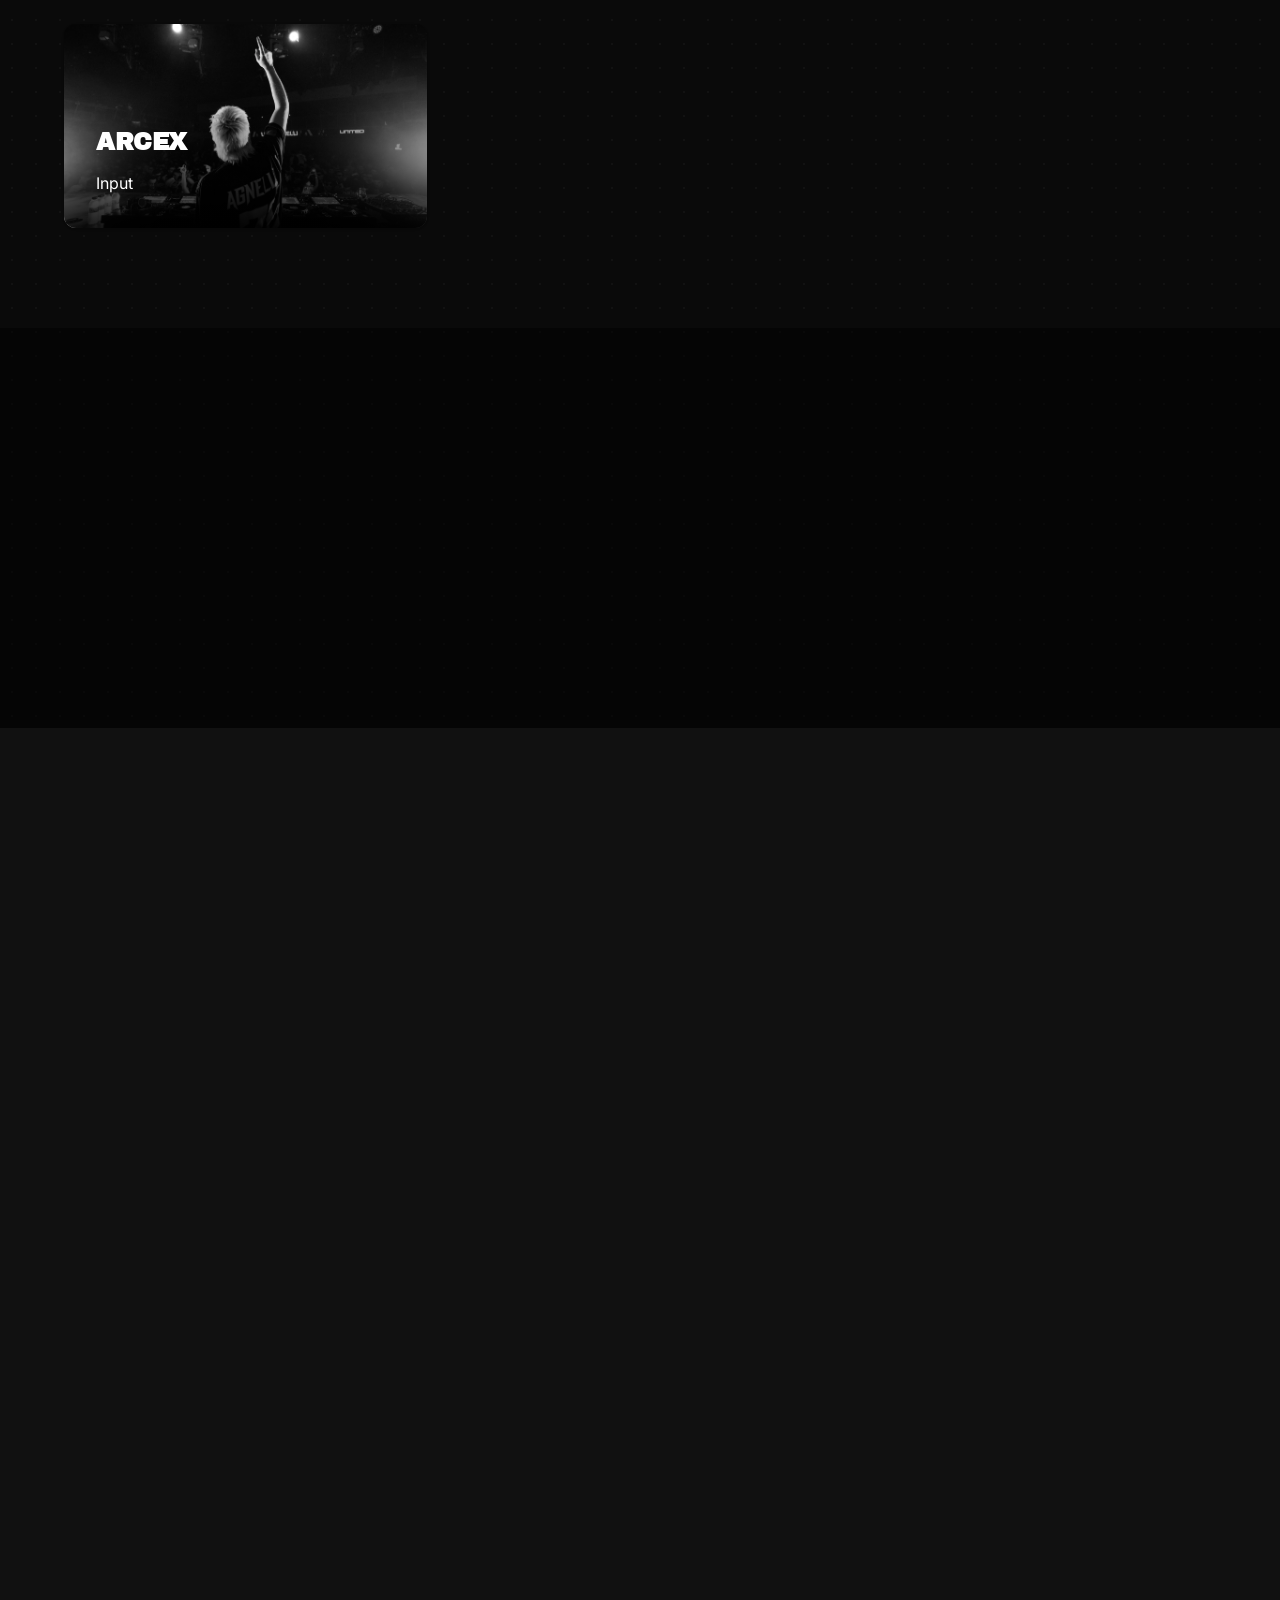
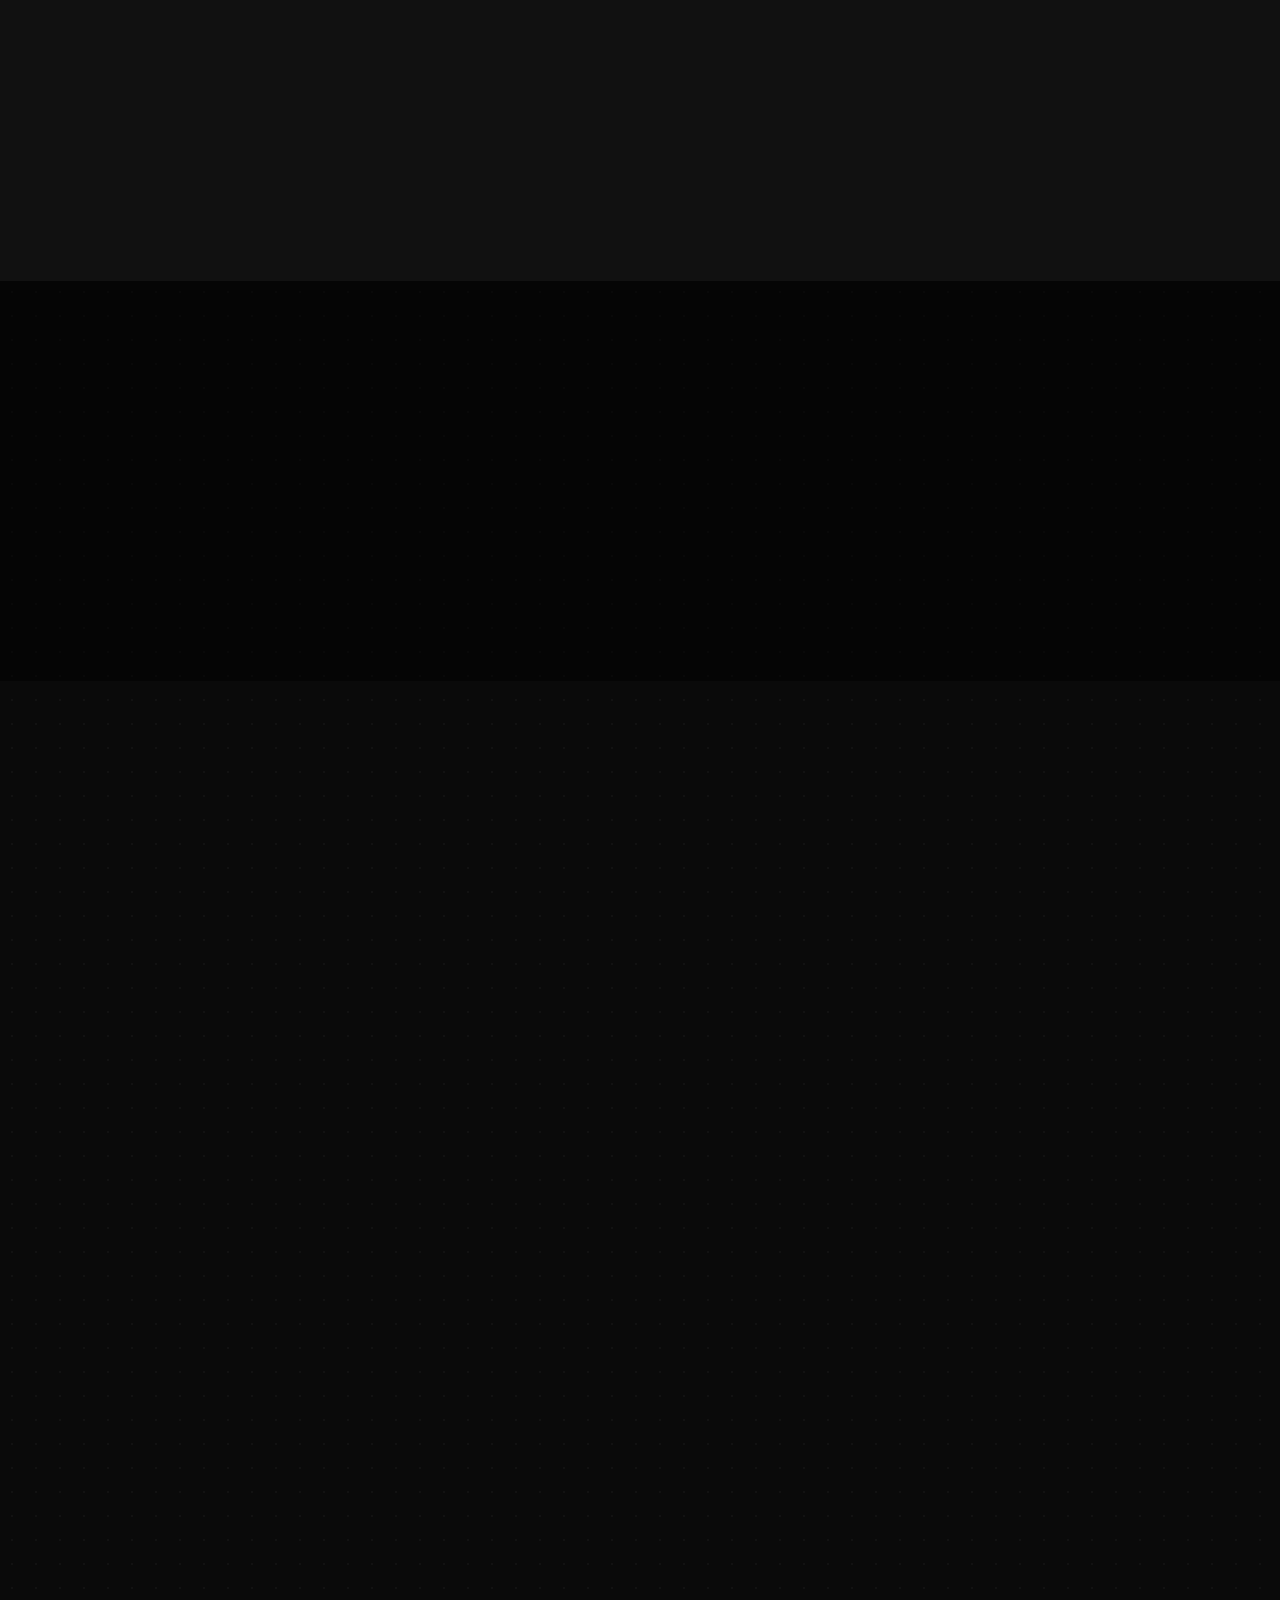
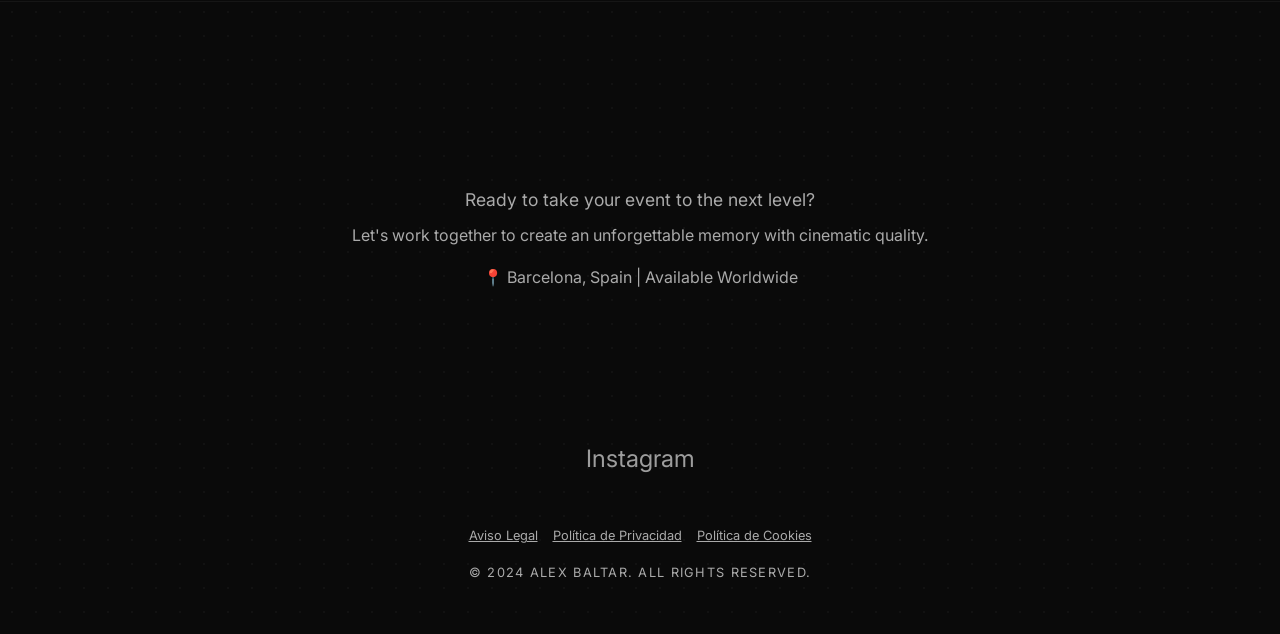
==== commit 36a3c620: "Optimize: Mobile performance (lazy videos) and fixed parallax effect" ====
--- a/index.html
+++ b/index.html
@@ -50,7 +50,8 @@
         <h2 class="section-title">Featured Work</h2>
         <div class="work-grid">
             <!-- 6EJOU -->
-            <div class="artist-card" data-vimeo-id="1169113836">
+            <div class="artist-card" data-vimeo-id="1169113836"
+                style="background-image: url('fotos-publico/DSC00038.webp');">
                 <div class="vimeo-wrapper"></div>
                 <div class="artist-info">
                     <h3>6EJOU</h3>
@@ -59,7 +60,8 @@
             </div>
 
             <!-- NATTE VISSTICK -->
-            <div class="artist-card" data-vimeo-id="1169113854">
+            <div class="artist-card" data-vimeo-id="1169113854"
+                style="background-image: url('fotos-publico/DSC00417.webp');">
                 <div class="vimeo-wrapper"></div>
                 <div class="artist-info">
                     <h3>NATTE VISSTICK</h3>
@@ -68,7 +70,8 @@
             </div>
 
             <!-- SANTOS -->
-            <div class="artist-card" data-vimeo-id="1169113870">
+            <div class="artist-card" data-vimeo-id="1169113870"
+                style="background-image: url('fotos-publico/DSC00478.webp');">
                 <div class="vimeo-wrapper"></div>
                 <div class="artist-info">
                     <h3>SANTOS</h3>
@@ -77,7 +80,8 @@
             </div>
 
             <!-- TITI -->
-            <div class="artist-card" data-vimeo-id="1169113888">
+            <div class="artist-card" data-vimeo-id="1169113888"
+                style="background-image: url('fotos-publico/DSC01835.webp');">
                 <div class="vimeo-wrapper"></div>
                 <div class="artist-info">
                     <h3>TITI</h3>
@@ -86,7 +90,8 @@
             </div>
 
             <!-- ASBAK -->
-            <div class="artist-card" data-vimeo-id="1169113907">
+            <div class="artist-card" data-vimeo-id="1169113907"
+                style="background-image: url('fotos-publico/DSC02262.webp');">
                 <div class="vimeo-wrapper"></div>
                 <div class="artist-info">
                     <h3>ASBAK</h3>
@@ -95,7 +100,8 @@
             </div>
 
             <!-- MOUNIQUE -->
-            <div class="artist-card" data-vimeo-id="1169113923">
+            <div class="artist-card" data-vimeo-id="1169113923"
+                style="background-image: url('fotos-publico/DSC02478.webp');">
                 <div class="vimeo-wrapper"></div>
                 <div class="artist-info">
                     <h3>MOUNIQUE</h3>
@@ -104,7 +110,8 @@
             </div>
 
             <!-- ARCEX -->
-            <div class="artist-card" data-vimeo-id="1169113945">
+            <div class="artist-card" data-vimeo-id="1169113945"
+                style="background-image: url('fotos-publico/DSC05093.webp');">
                 <div class="vimeo-wrapper"></div>
                 <div class="artist-info">
                     <h3>ARCEX</h3>
--- a/style.css
+++ b/style.css
@@ -210,6 +210,8 @@
 
 .artist-card {
     background: var(--card-bg);
+    background-size: cover;
+    background-position: center;
     border-radius: var(--borders-radius-md);
     overflow: hidden;
     position: relative;
@@ -229,7 +231,7 @@
     width: 100%;
     height: 100%;
     object-fit: cover;
-    opacity: 0.6;
+    opacity: 0;
     transition: var(--transition-smooth);
     pointer-events: none;
     /* Allows hover on artist-card */
@@ -242,6 +244,7 @@
     top: 0;
     left: 0;
     overflow: hidden;
+    z-index: 1;
 }
 
 .artist-card:hover video,
@@ -257,6 +260,7 @@
     padding: 2rem;
     background: linear-gradient(to top, rgba(0, 0, 0, 0.9), transparent);
     pointer-events: none;
+    z-index: 2;
 }
 
 .artist-info h3 {
@@ -482,6 +486,6 @@
 
     .parallax-divider {
         background-attachment: scroll;
-        /* Better for mobile */
+        background-position: center 0;
     }
 }
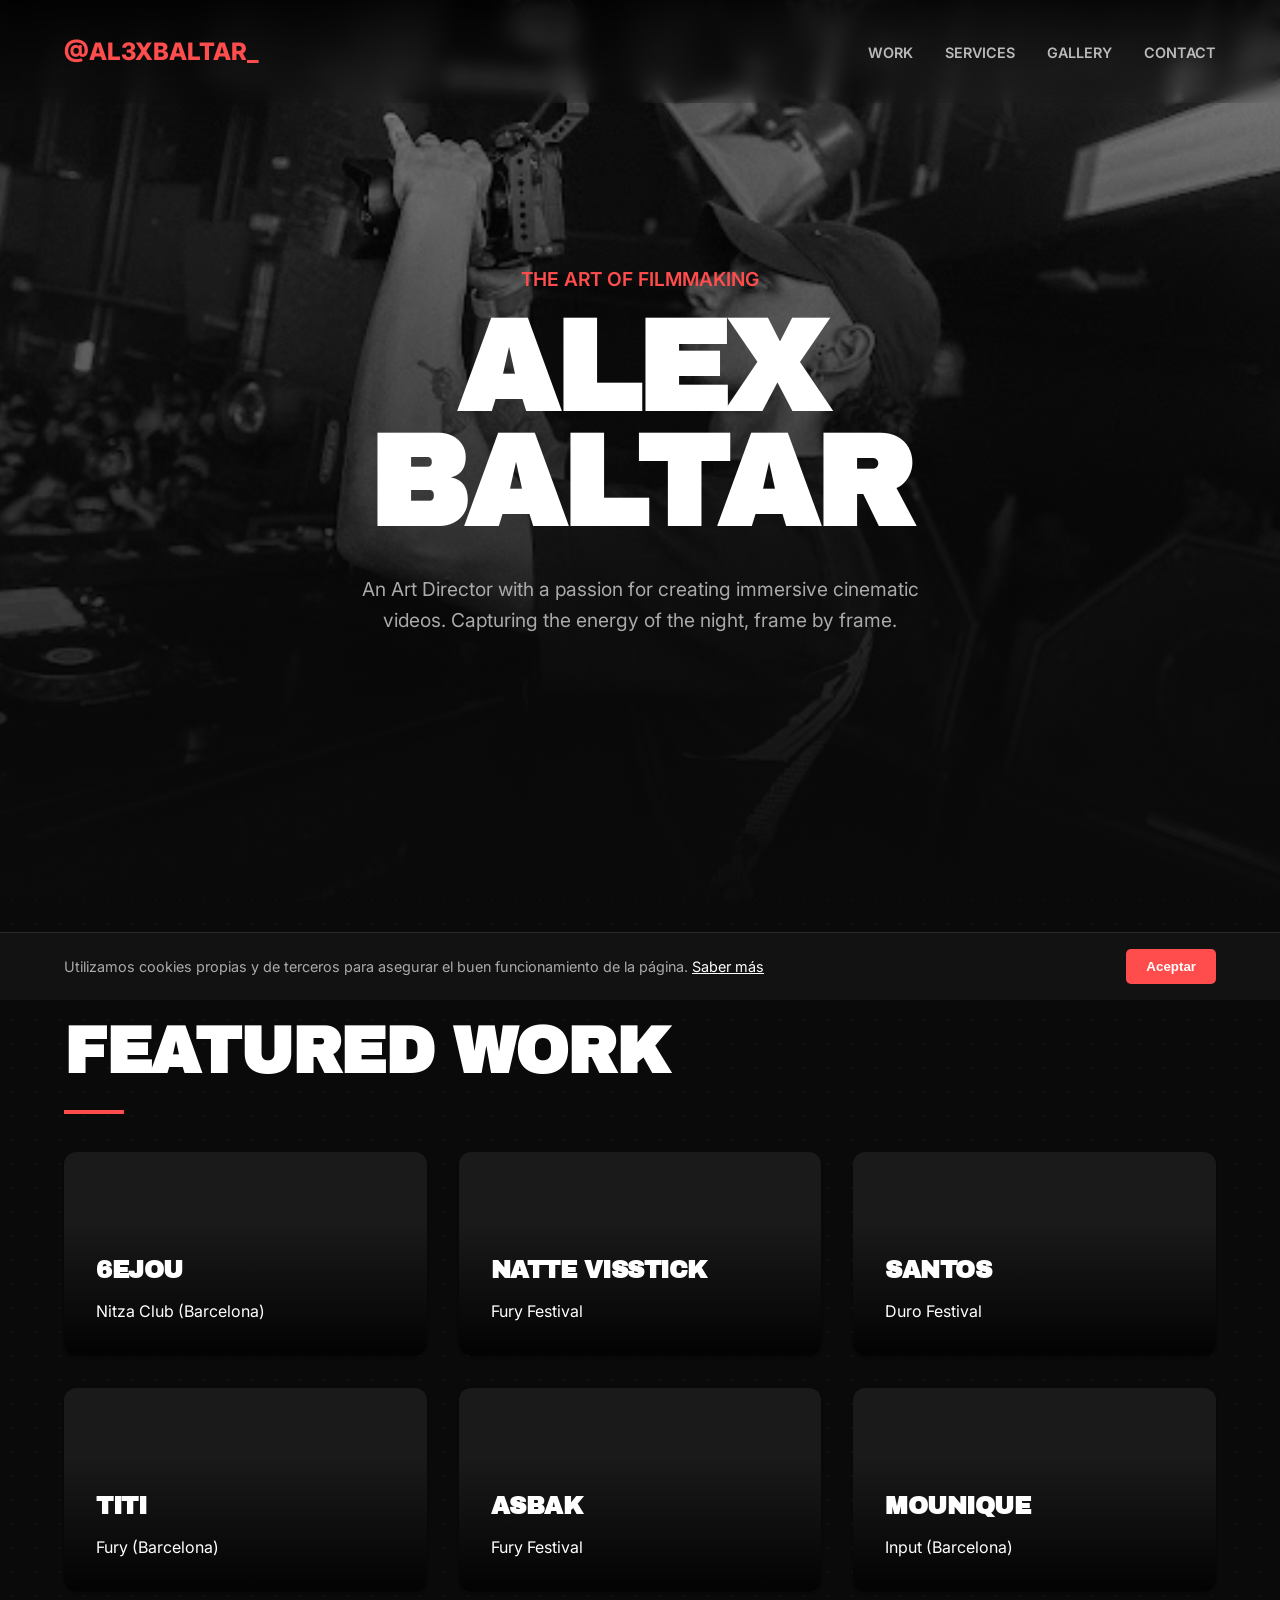
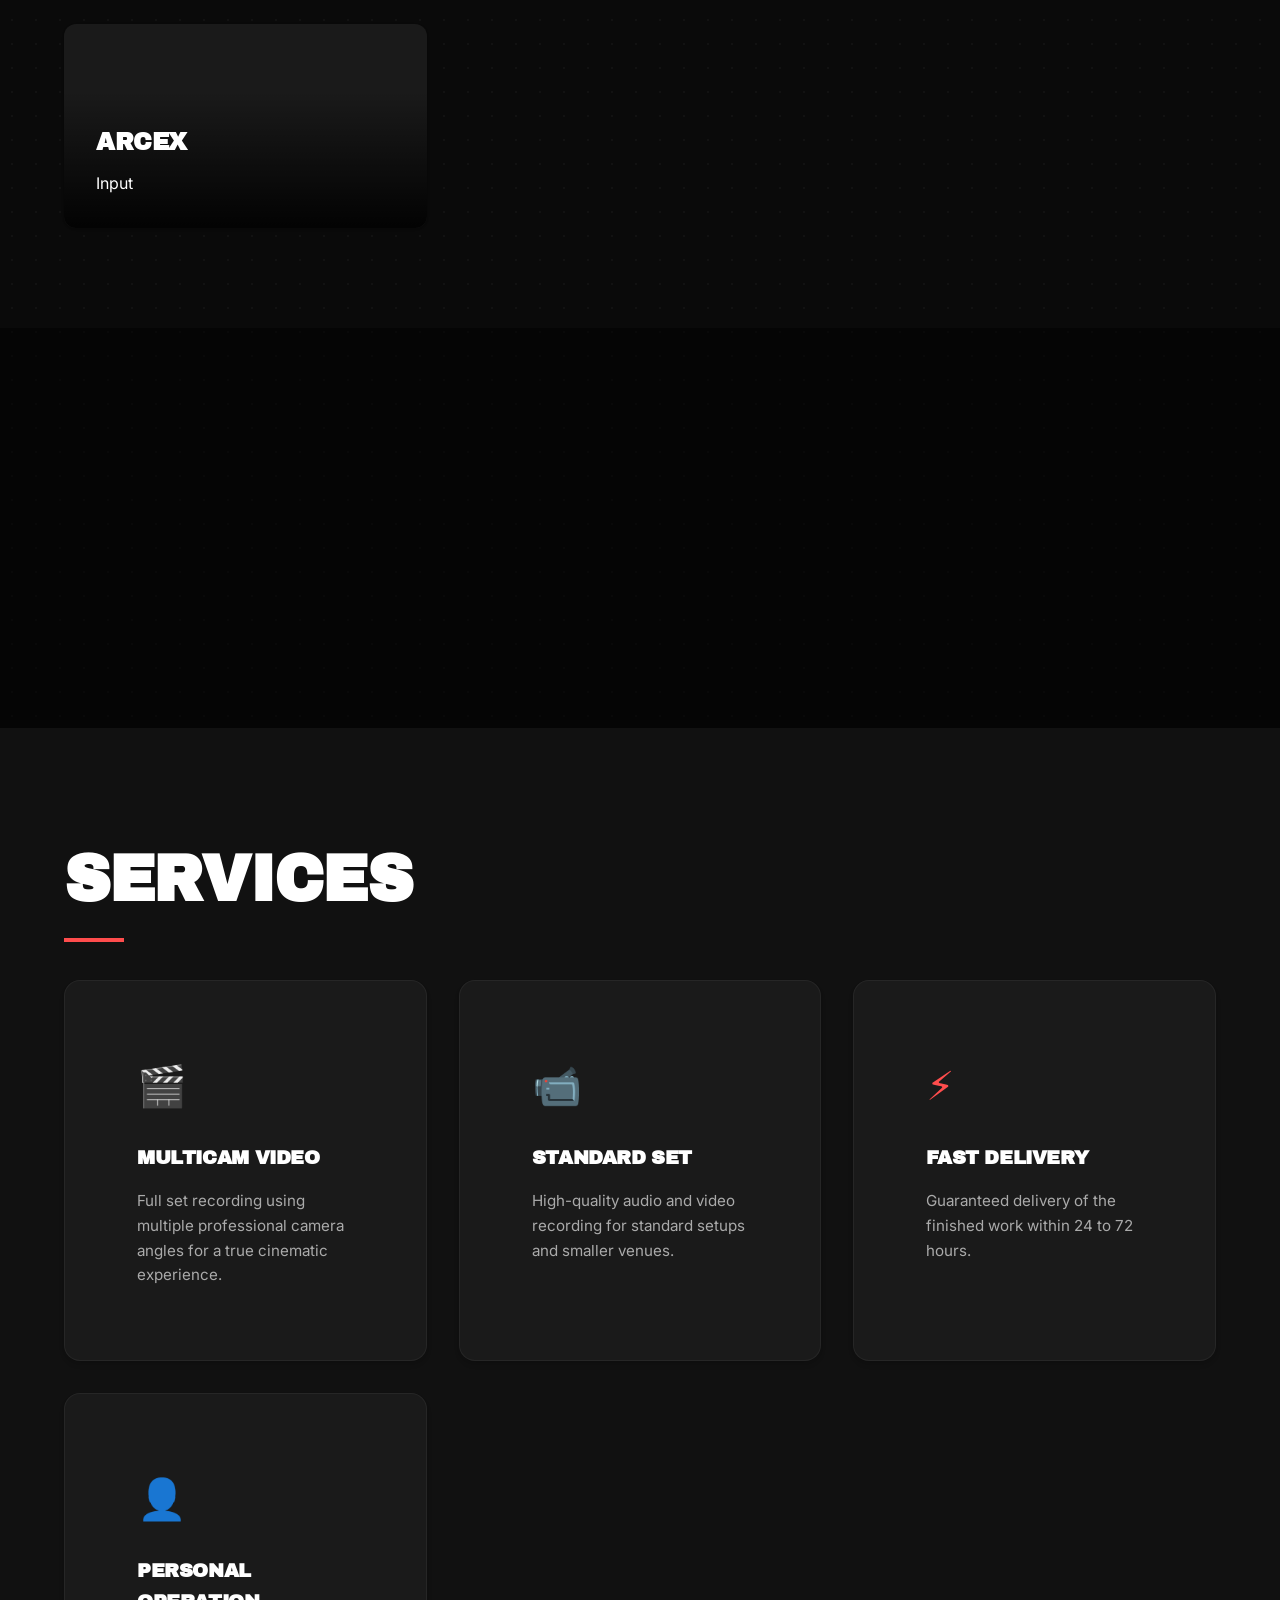
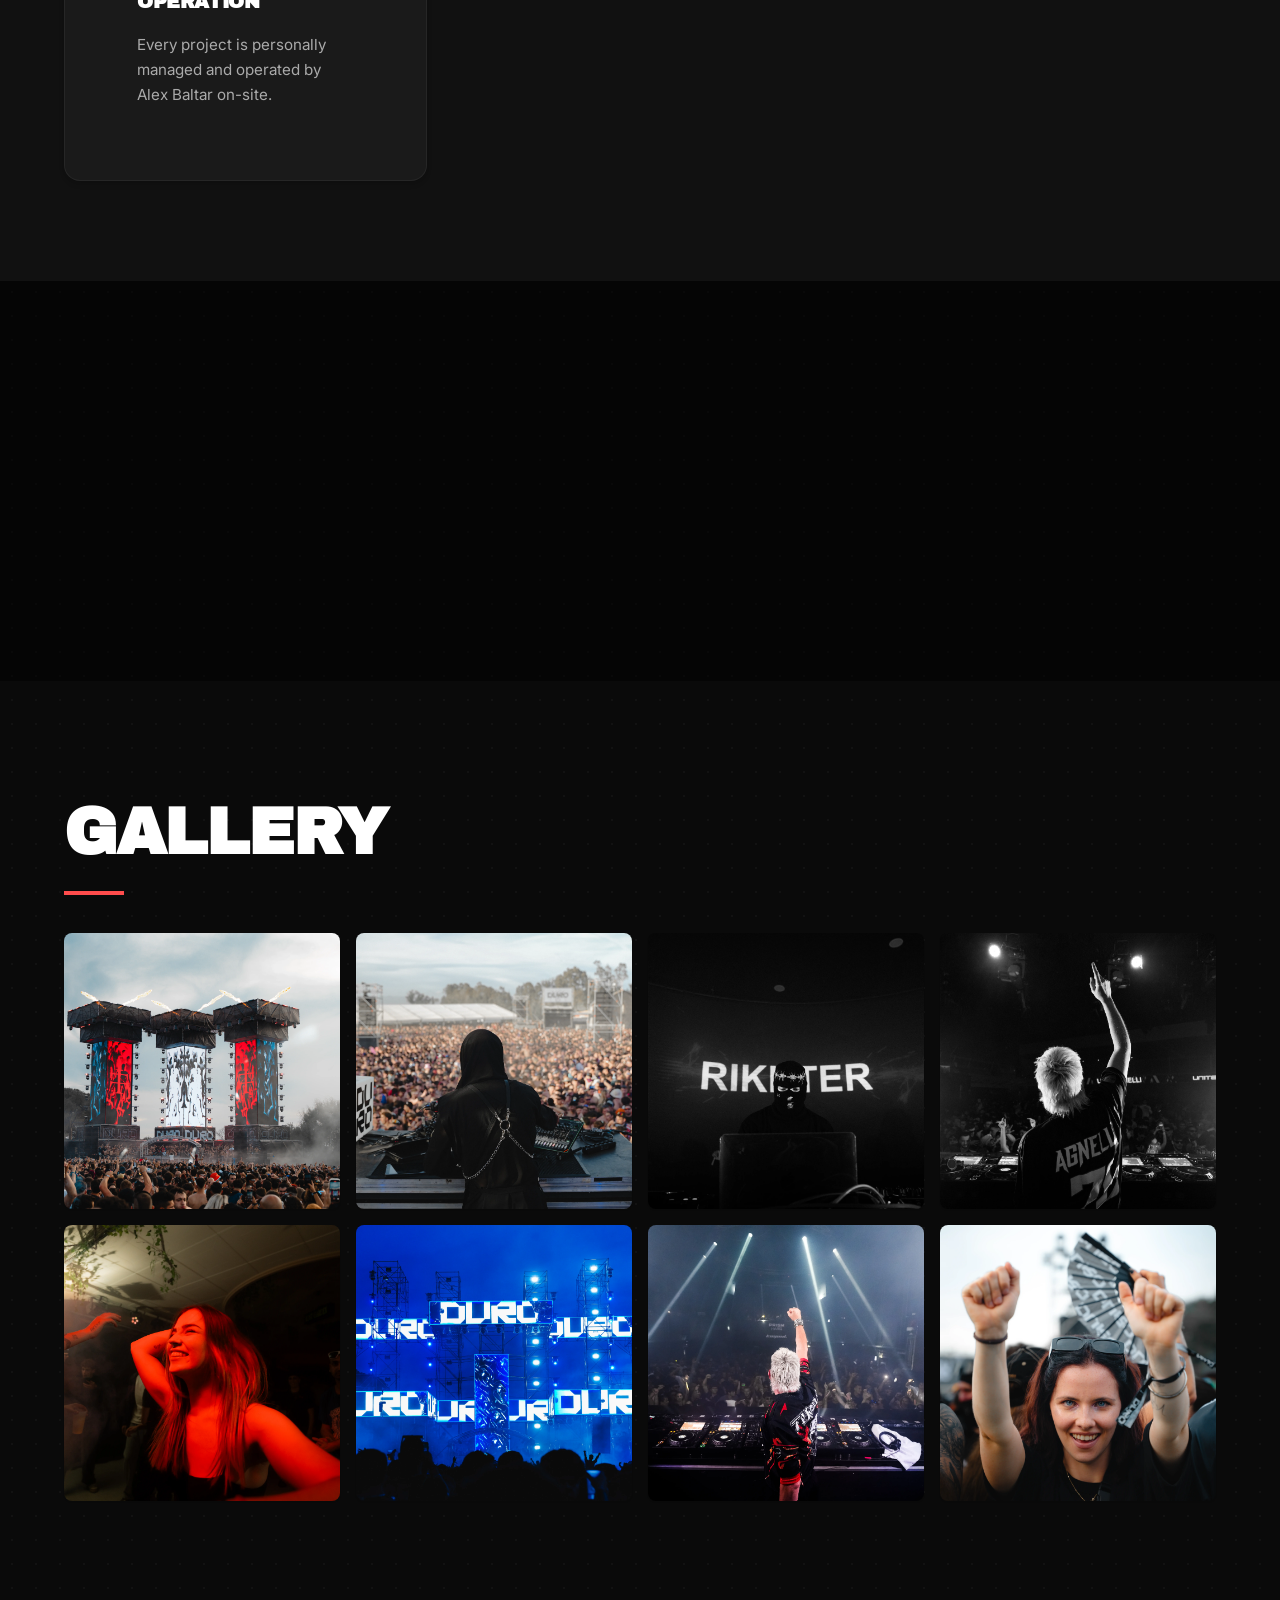
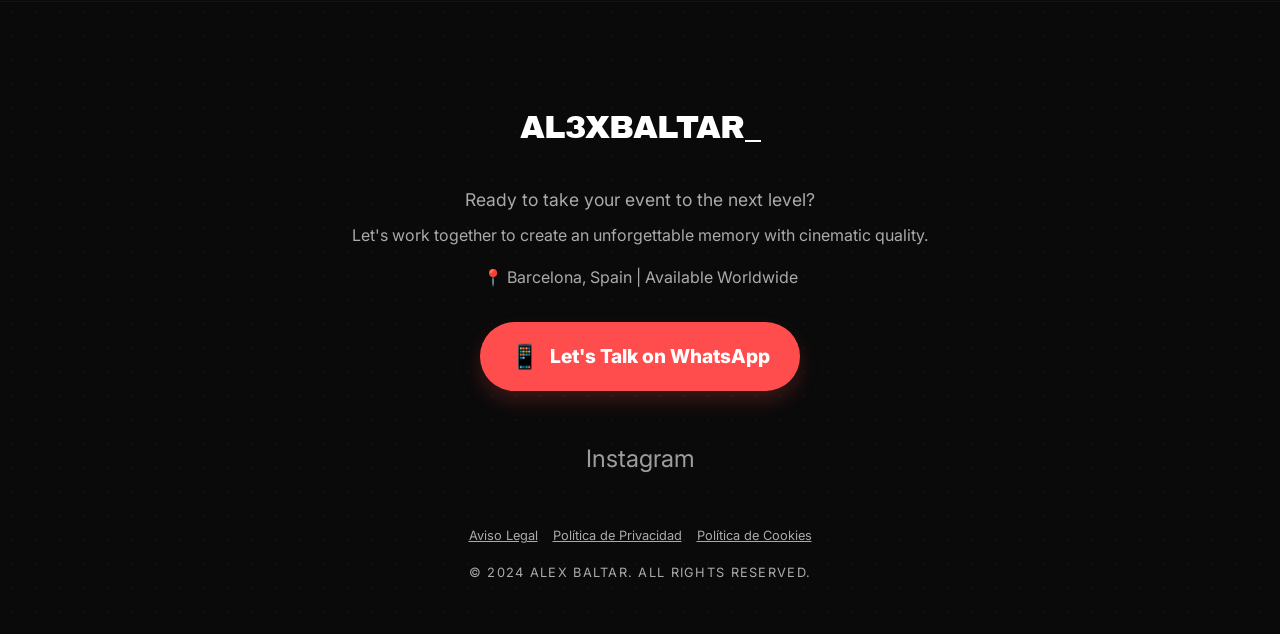
==== commit a6dee415: "Revert: Restored original video previews and high-quality fixed parallax" ====
--- a/index.html
+++ b/index.html
@@ -50,8 +50,7 @@
         <h2 class="section-title">Featured Work</h2>
         <div class="work-grid">
             <!-- 6EJOU -->
-            <div class="artist-card" data-vimeo-id="1169113836"
-                style="background-image: url('fotos-publico/DSC00038.webp');">
+            <div class="artist-card" data-vimeo-id="1169113836">
                 <div class="vimeo-wrapper"></div>
                 <div class="artist-info">
                     <h3>6EJOU</h3>
@@ -60,8 +59,7 @@
             </div>
 
             <!-- NATTE VISSTICK -->
-            <div class="artist-card" data-vimeo-id="1169113854"
-                style="background-image: url('fotos-publico/DSC00417.webp');">
+            <div class="artist-card" data-vimeo-id="1169113854">
                 <div class="vimeo-wrapper"></div>
                 <div class="artist-info">
                     <h3>NATTE VISSTICK</h3>
@@ -70,8 +68,7 @@
             </div>
 
             <!-- SANTOS -->
-            <div class="artist-card" data-vimeo-id="1169113870"
-                style="background-image: url('fotos-publico/DSC00478.webp');">
+            <div class="artist-card" data-vimeo-id="1169113870">
                 <div class="vimeo-wrapper"></div>
                 <div class="artist-info">
                     <h3>SANTOS</h3>
@@ -80,8 +77,7 @@
             </div>
 
             <!-- TITI -->
-            <div class="artist-card" data-vimeo-id="1169113888"
-                style="background-image: url('fotos-publico/DSC01835.webp');">
+            <div class="artist-card" data-vimeo-id="1169113888">
                 <div class="vimeo-wrapper"></div>
                 <div class="artist-info">
                     <h3>TITI</h3>
@@ -90,8 +86,7 @@
             </div>
 
             <!-- ASBAK -->
-            <div class="artist-card" data-vimeo-id="1169113907"
-                style="background-image: url('fotos-publico/DSC02262.webp');">
+            <div class="artist-card" data-vimeo-id="1169113907">
                 <div class="vimeo-wrapper"></div>
                 <div class="artist-info">
                     <h3>ASBAK</h3>
@@ -100,8 +95,7 @@
             </div>
 
             <!-- MOUNIQUE -->
-            <div class="artist-card" data-vimeo-id="1169113923"
-                style="background-image: url('fotos-publico/DSC02478.webp');">
+            <div class="artist-card" data-vimeo-id="1169113923">
                 <div class="vimeo-wrapper"></div>
                 <div class="artist-info">
                     <h3>MOUNIQUE</h3>
@@ -110,8 +104,7 @@
             </div>
 
             <!-- ARCEX -->
-            <div class="artist-card" data-vimeo-id="1169113945"
-                style="background-image: url('fotos-publico/DSC05093.webp');">
+            <div class="artist-card" data-vimeo-id="1169113945">
                 <div class="vimeo-wrapper"></div>
                 <div class="artist-info">
                     <h3>ARCEX</h3>
--- a/style.css
+++ b/style.css
@@ -210,8 +210,6 @@
 
 .artist-card {
     background: var(--card-bg);
-    background-size: cover;
-    background-position: center;
     border-radius: var(--borders-radius-md);
     overflow: hidden;
     position: relative;
@@ -231,7 +229,7 @@
     width: 100%;
     height: 100%;
     object-fit: cover;
-    opacity: 0;
+    opacity: 0.6;
     transition: var(--transition-smooth);
     pointer-events: none;
     /* Allows hover on artist-card */
@@ -486,6 +484,5 @@
 
     .parallax-divider {
         background-attachment: scroll;
-        background-position: center 0;
     }
 }
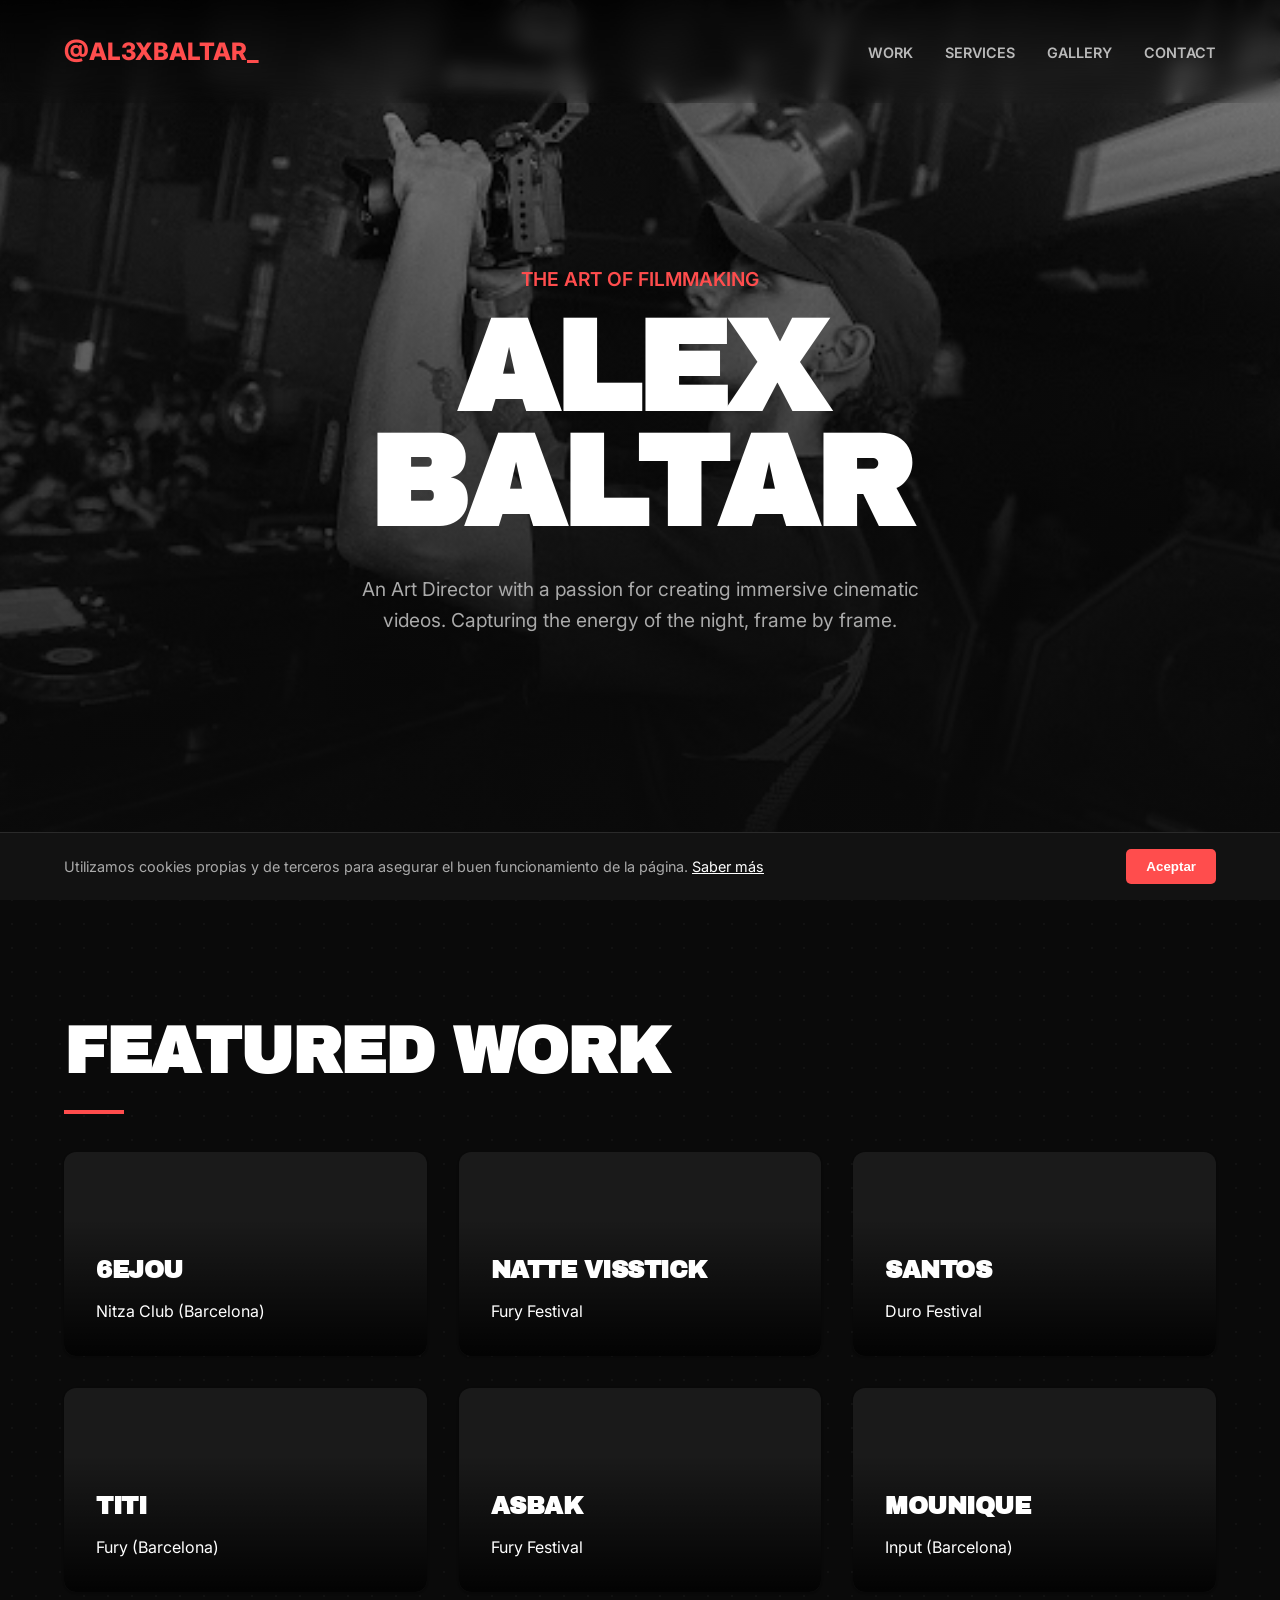
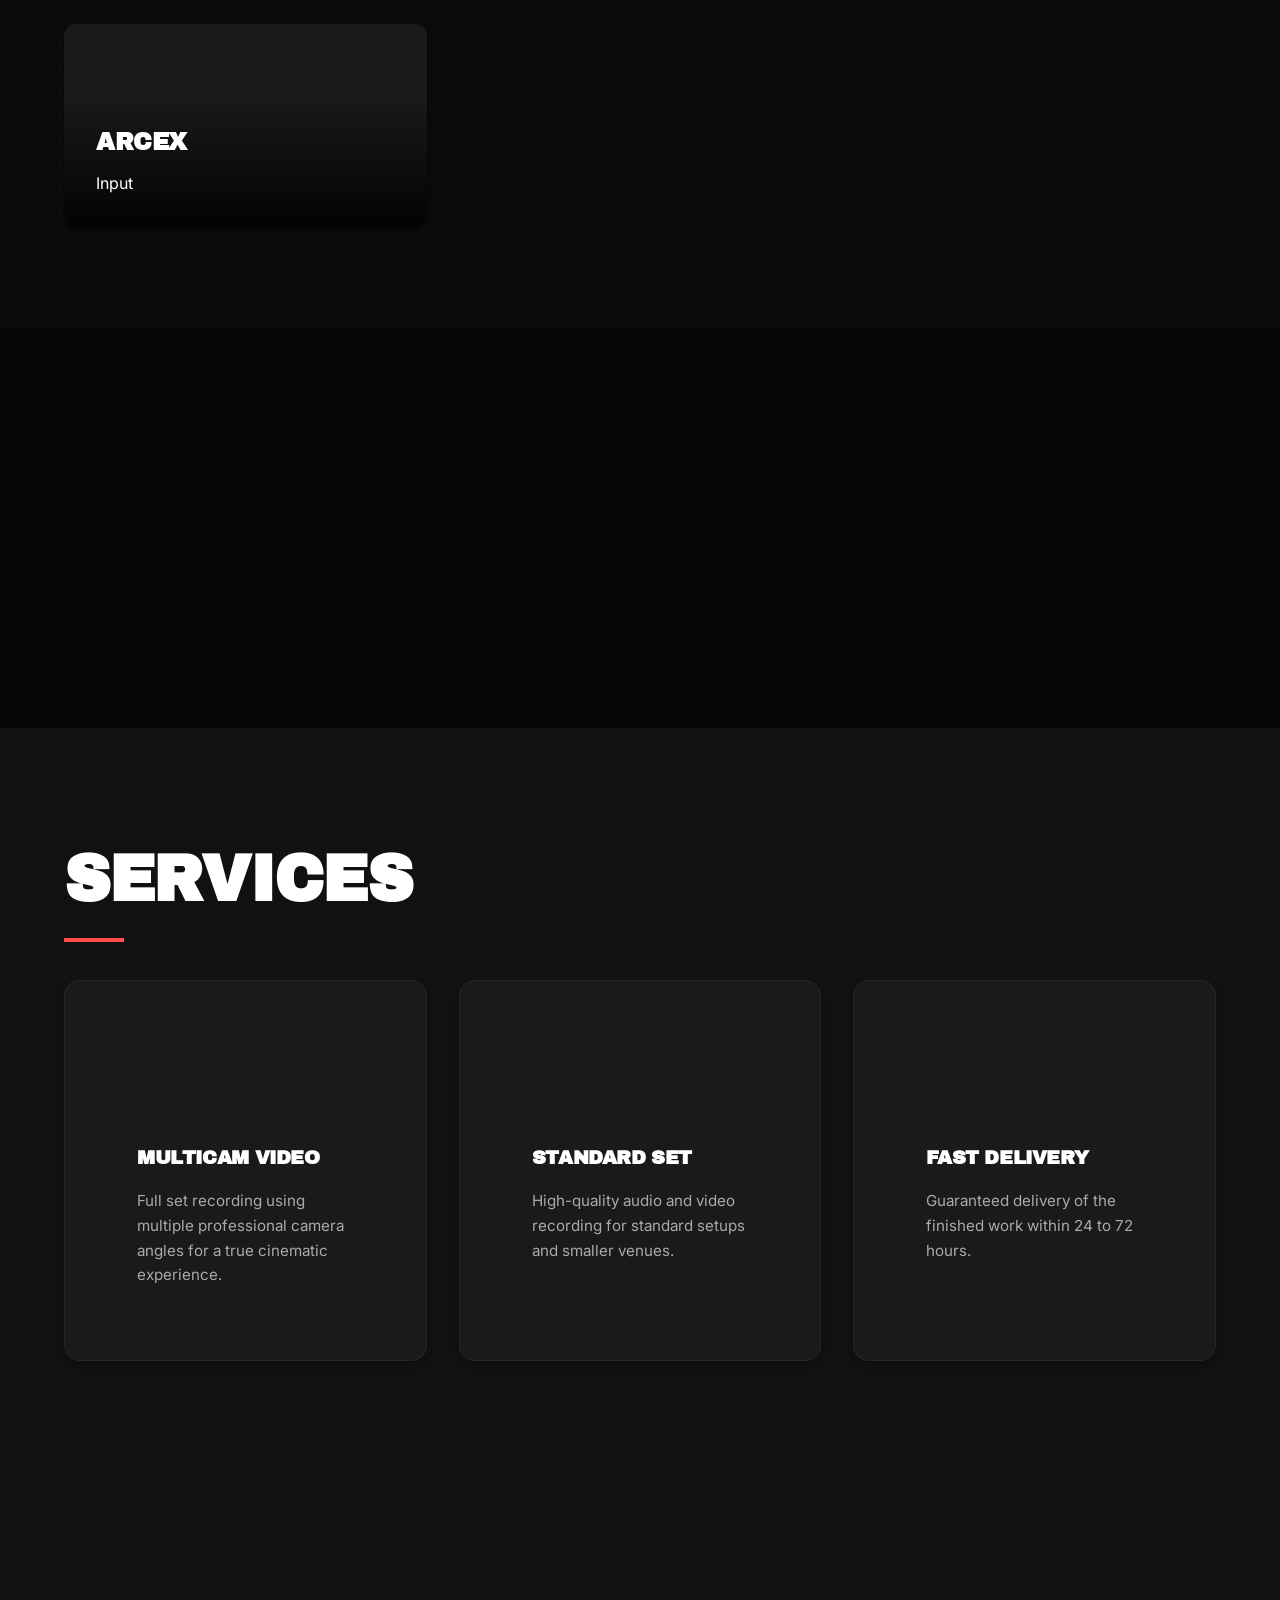
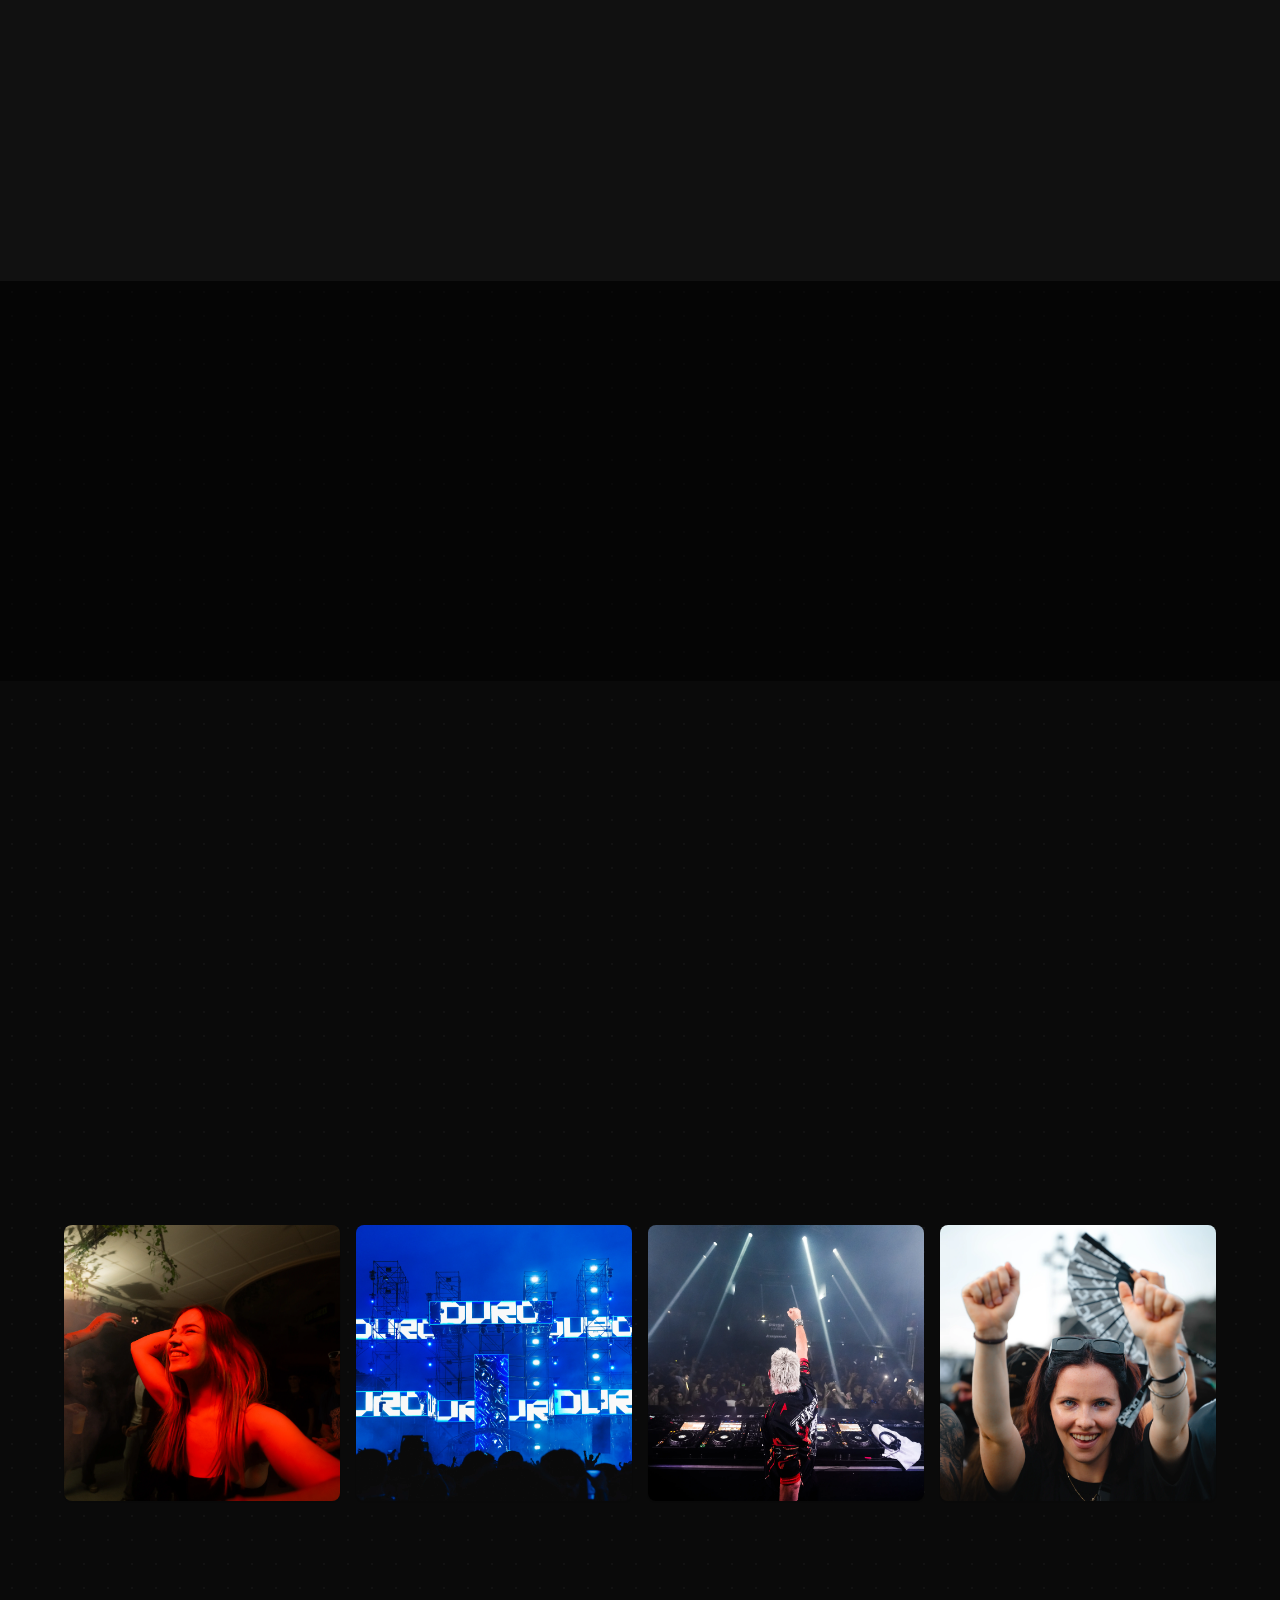
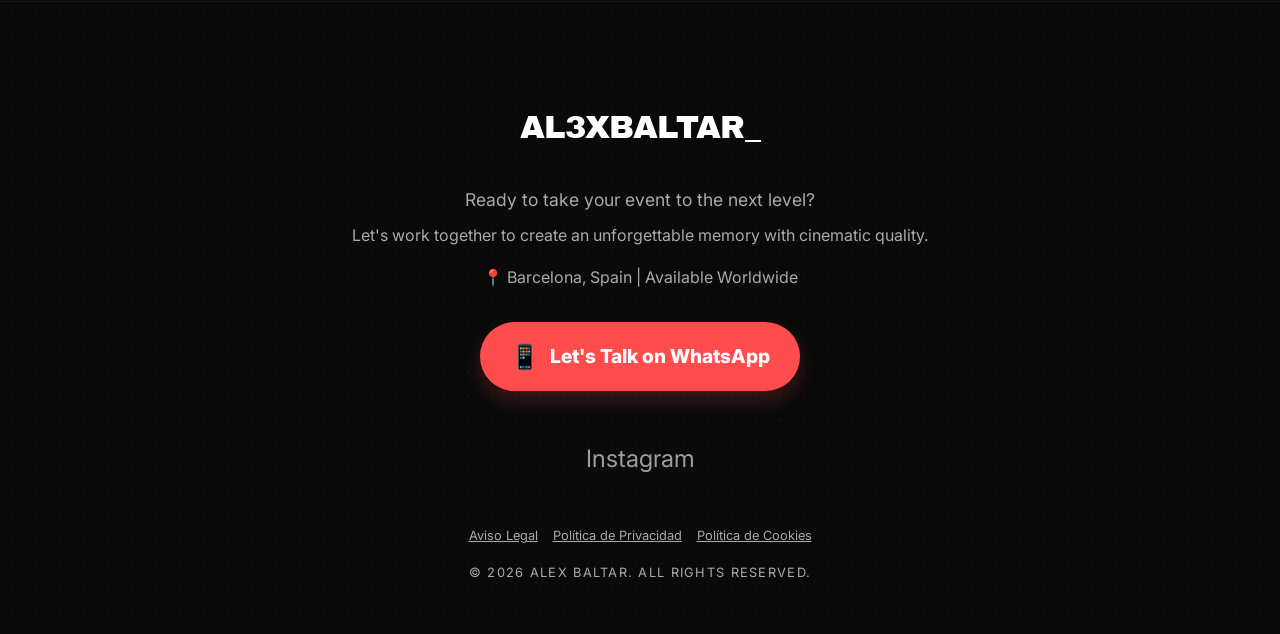
==== commit b783875d: "Optimize: Performance, SEO, and Mobile interactions (Lazy load videos, OG tags, etc.)" ====
--- a/index.html
+++ b/index.html
@@ -18,10 +18,29 @@
     <link href="https://fonts.googleapis.com/css2?family=Archivo+Black&family=Inter:wght@400;600;800&display=swap"
         rel="stylesheet">
 
+    <!-- Mobile Performance -->
+    <link rel="preconnect" href="https://player.vimeo.com">
+    <link rel="preconnect" href="https://i.vimeocdn.com">
+    <link rel="icon" type="image/x-icon" href="alex-foto.jpg">
+
+    <!-- SEO & Social Media -->
+    <meta property="og:title" content="ALEX BALTAR | Cinematic Video & Art Direction">
+    <meta property="og:description"
+        content="Professional Art Director and Filmmaker from Barcelona. Specializing in high-quality multicam video production, electronic music events, and cinematic style.">
+    <meta property="og:image" content="fotos-publico/DSC00478.webp">
+    <meta property="og:url" content="https://alexbaltar.com/">
+    <meta property="og:type" content="website">
+
+    <meta name="twitter:card" content="summary_large_image">
+    <meta name="twitter:title" content="ALEX BALTAR | Cinematic Video & Art Direction">
+    <meta name="twitter:description"
+        content="Professional Art Director and Filmmaker from Barcelona. Specializing in high-quality multicam video production, electronic music events, and cinematic style.">
+    <meta name="twitter:image" content="fotos-publico/DSC00478.webp">
+
     <!-- Custom CSS -->
     <link rel="stylesheet" href="style.css">
     <!-- Vimeo Player API -->
-    <script src="https://player.vimeo.com/api/player.js"></script>
+    <script src="https://player.vimeo.com/api/player.js" defer></script>
 </head>
 
 <body>
@@ -120,22 +139,22 @@
     <section id="services" style="background: #111;">
         <h2 class="section-title">Services</h2>
         <div class="services-container">
-            <div class="service-item" onclick="window.location.href='#contact'" style="cursor: pointer;">
+            <div class="service-item" data-target="#contact">
                 <div class="service-icon">🎬</div>
                 <h3>Multicam Video</h3>
                 <p>Full set recording using multiple professional camera angles for a true cinematic experience.</p>
             </div>
-            <div class="service-item" onclick="window.location.href='#contact'" style="cursor: pointer;">
+            <div class="service-item" data-target="#contact">
                 <div class="service-icon">📹</div>
                 <h3>Standard Set</h3>
                 <p>High-quality audio and video recording for standard setups and smaller venues.</p>
             </div>
-            <div class="service-item" onclick="window.location.href='#contact'" style="cursor: pointer;">
+            <div class="service-item" data-target="#contact">
                 <div class="service-icon">⚡</div>
                 <h3>Fast Delivery</h3>
                 <p>Guaranteed delivery of the finished work within 24 to 72 hours.</p>
             </div>
-            <div class="service-item" onclick="window.location.href='#contact'" style="cursor: pointer;">
+            <div class="service-item" data-target="#contact">
                 <div class="service-icon">👤</div>
                 <h3>Personal Operation</h3>
                 <p>Every project is personally managed and operated by Alex Baltar on-site.</p>
@@ -152,21 +171,23 @@
         <div class="gallery-grid" id="gallery-container">
             <!-- Images will be injected by JS or hardcoded -->
             <div class="gallery-item"><img src="fotos-publico/DSC00478.webp"
-                    alt="Art Direction and Stage Design for Music Events"></div>
+                    alt="Art Direction and Stage Design for Music Events" loading="lazy" width="800" height="600"></div>
             <div class="gallery-item"><img src="fotos-publico/DSC00038.webp"
-                    alt="Alex Baltar setting up professional camera equipment"></div>
+                    alt="Alex Baltar setting up professional camera equipment" loading="lazy" width="800" height="600">
+            </div>
             <div class="gallery-item"><img src="fotos-publico/DSC07282.webp"
-                    alt="Live Event Cinematography at Music Festival"></div>
+                    alt="Live Event Cinematography at Music Festival" loading="lazy" width="800" height="600"></div>
             <div class="gallery-item"><img src="fotos-publico/DSC05093.webp"
-                    alt="Behind the scenes multicam video production"></div>
+                    alt="Behind the scenes multicam video production" loading="lazy" width="800" height="600"></div>
             <div class="gallery-item"><img src="fotos-publico/DSC02262.webp"
-                    alt="Crowd interaction during live concert recording"></div>
+                    alt="Crowd interaction during live concert recording" loading="lazy" width="800" height="600"></div>
             <div class="gallery-item"><img src="fotos-publico/DSC09491.webp"
-                    alt="Cinematic lighting and stage effects capturing"></div>
+                    alt="Cinematic lighting and stage effects capturing" loading="lazy" width="800" height="600"></div>
             <div class="gallery-item"><img src="fotos-publico/DSC01835.webp"
-                    alt="DJ performing at mainstage event video"></div>
+                    alt="DJ performing at mainstage event video" loading="lazy" width="800" height="600"></div>
             <div class="gallery-item"><img src="fotos-publico/DSC00417.webp"
-                    alt="Close-up professional video recording by Alex Baltar"></div>
+                    alt="Close-up professional video recording by Alex Baltar" loading="lazy" width="800" height="600">
+            </div>
         </div>
     </section>
 
@@ -198,7 +219,7 @@
     </footer>
 
     <!-- Custom Script -->
-    <script src="script.js"></script>
+    <script src="script.js" defer></script>
 
     <!-- Cookie Banner -->
     <div id="cookie-banner" class="cookie-banner">
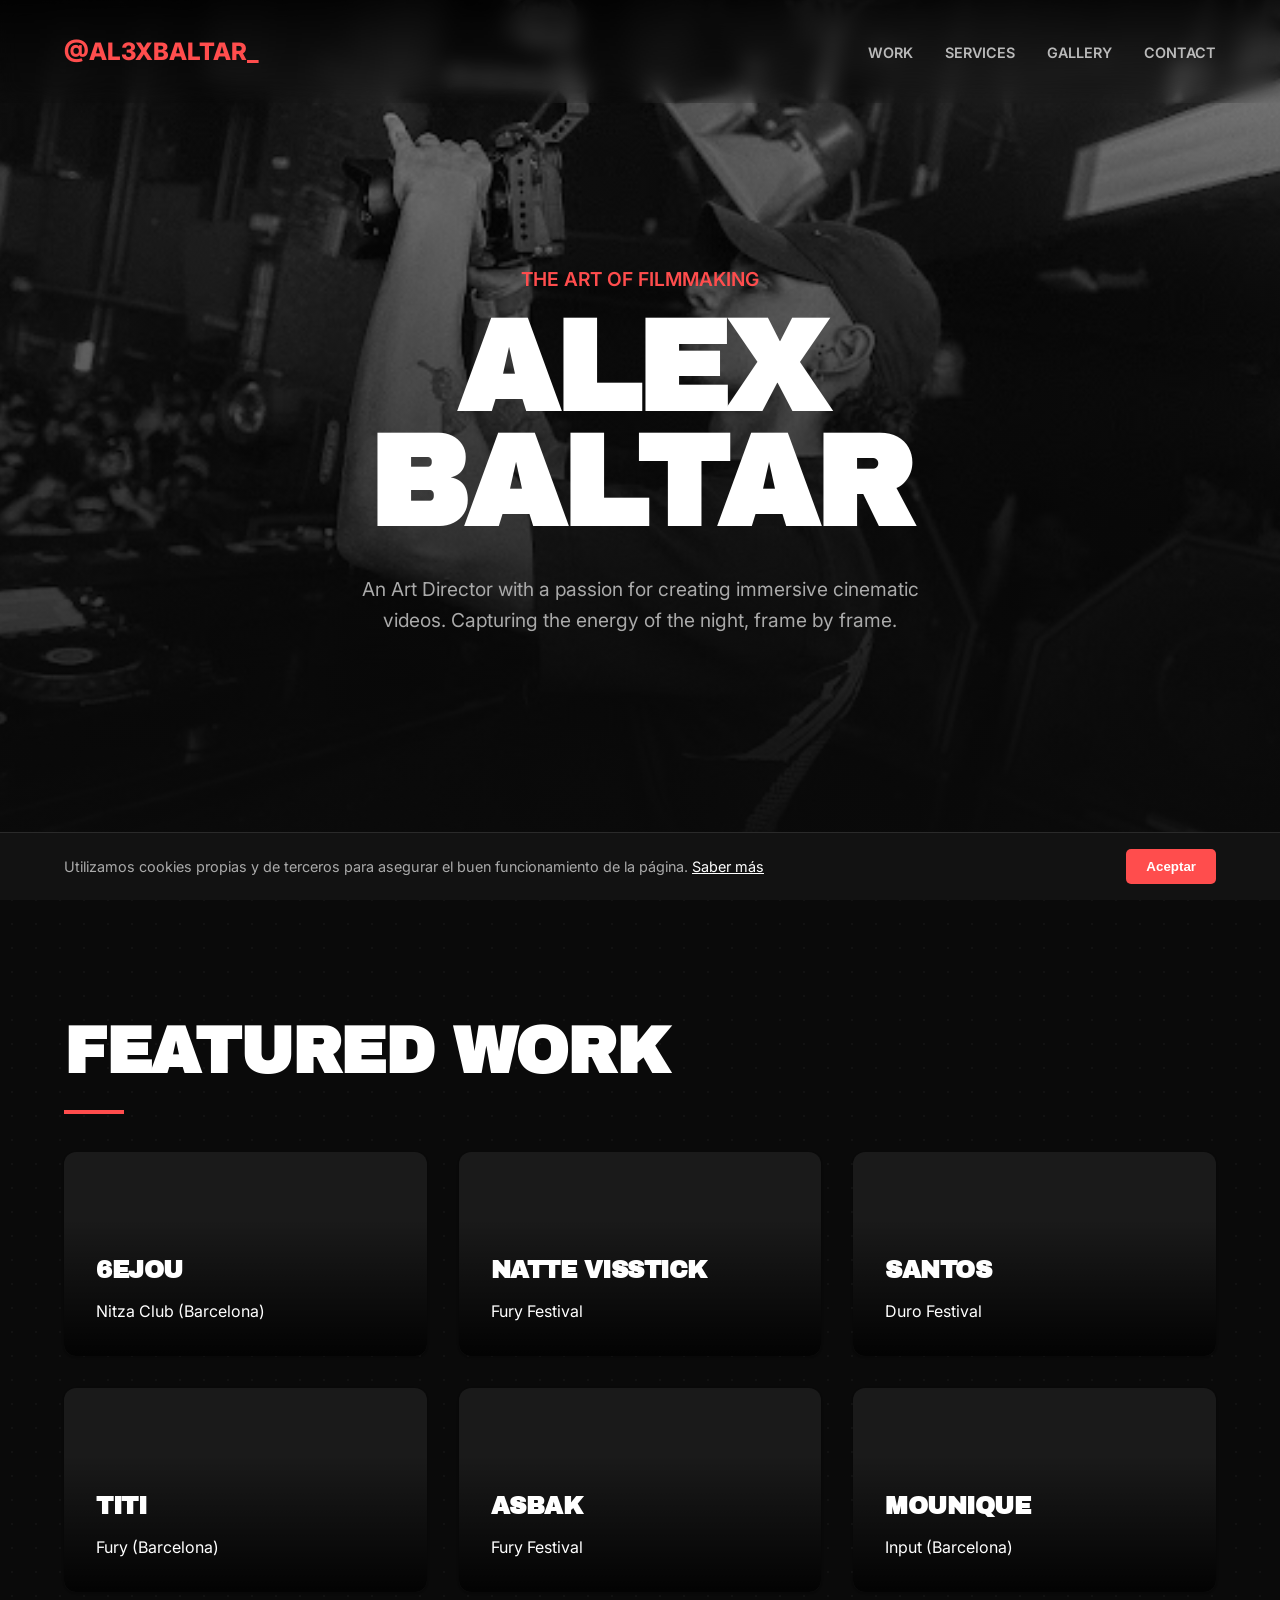
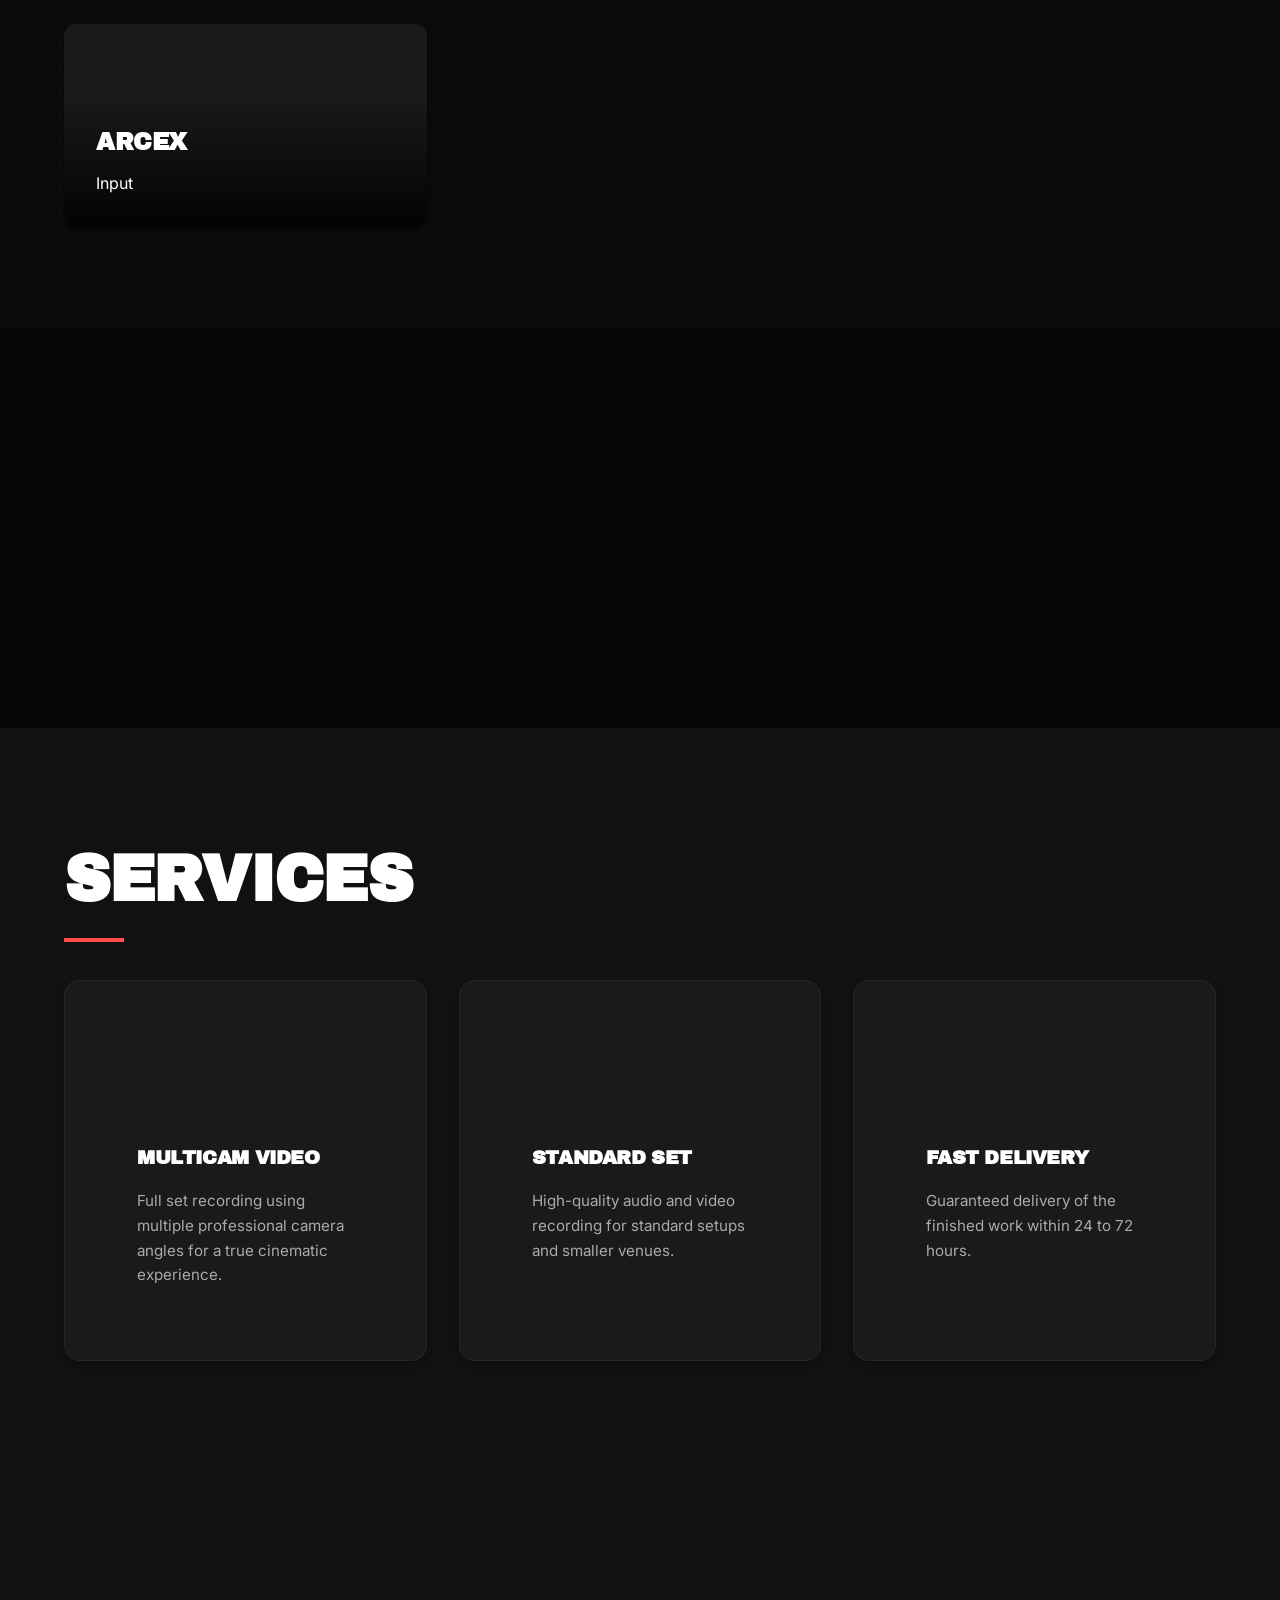
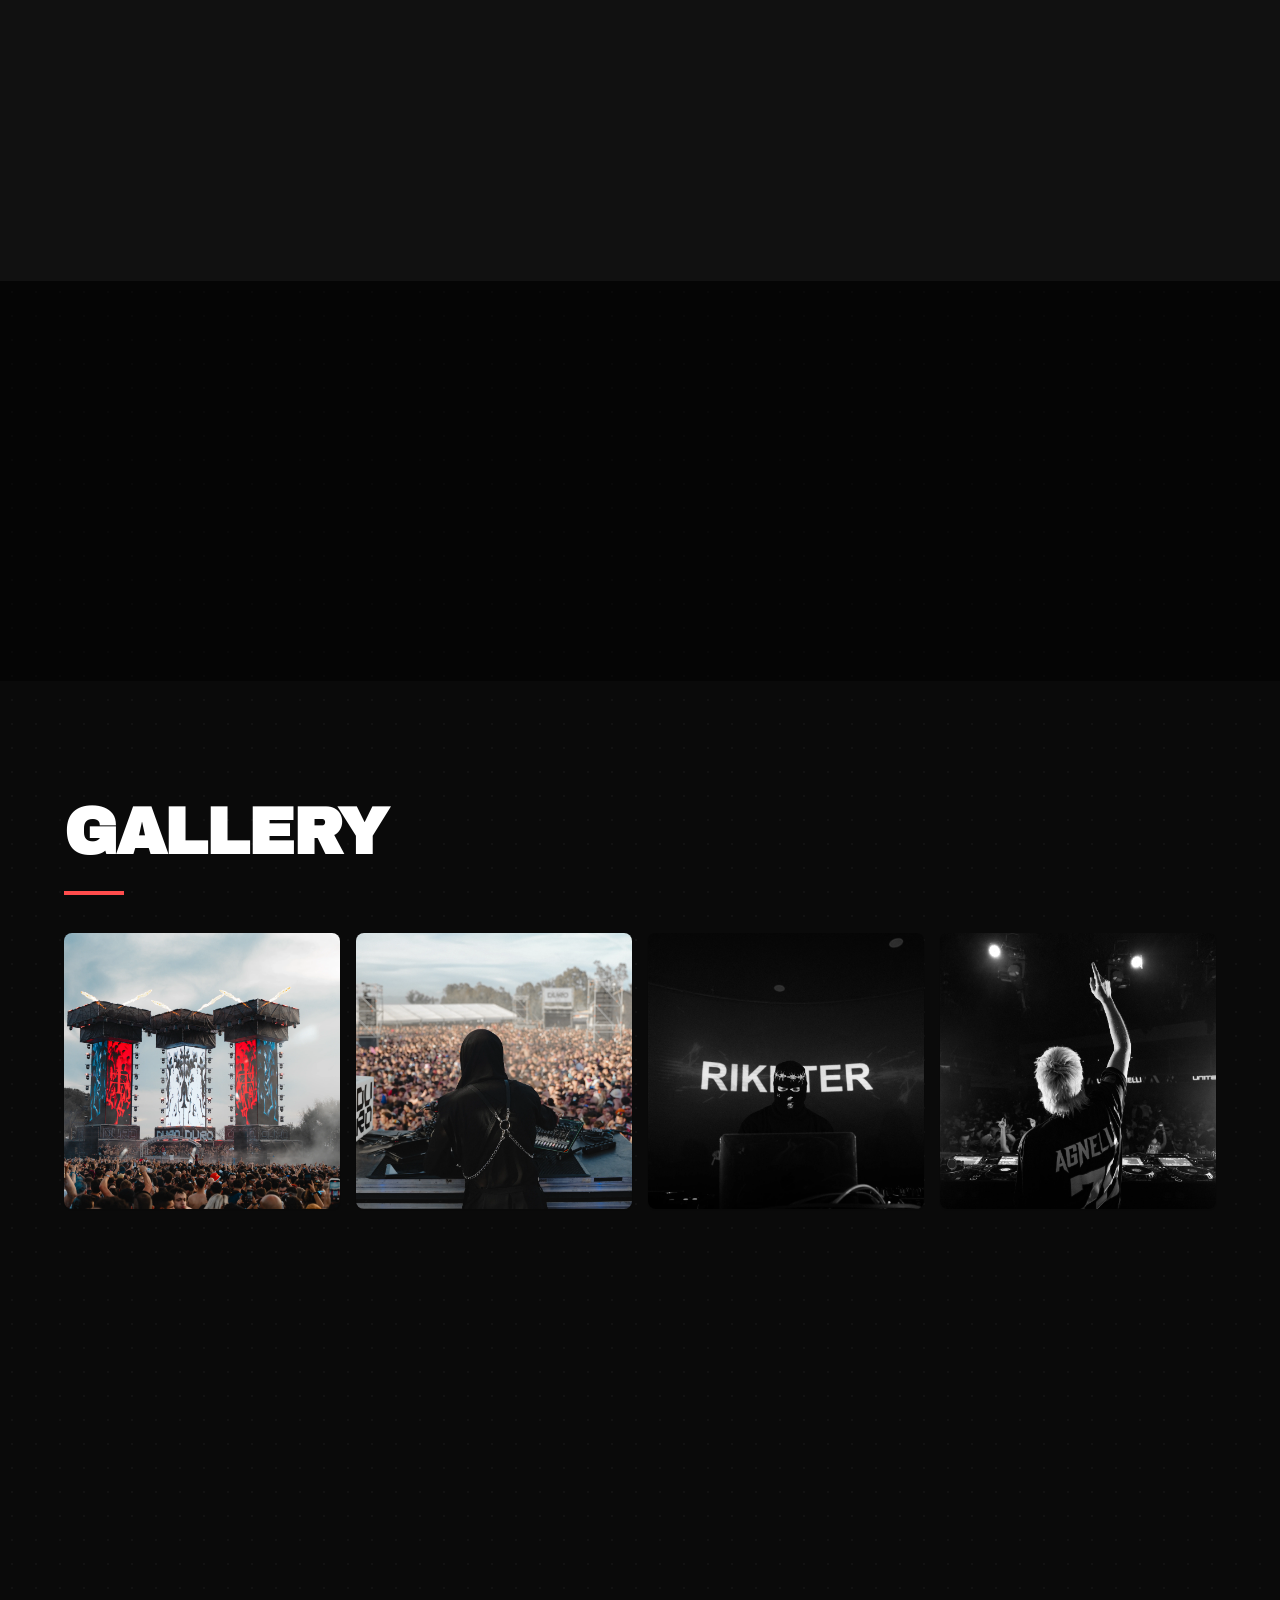
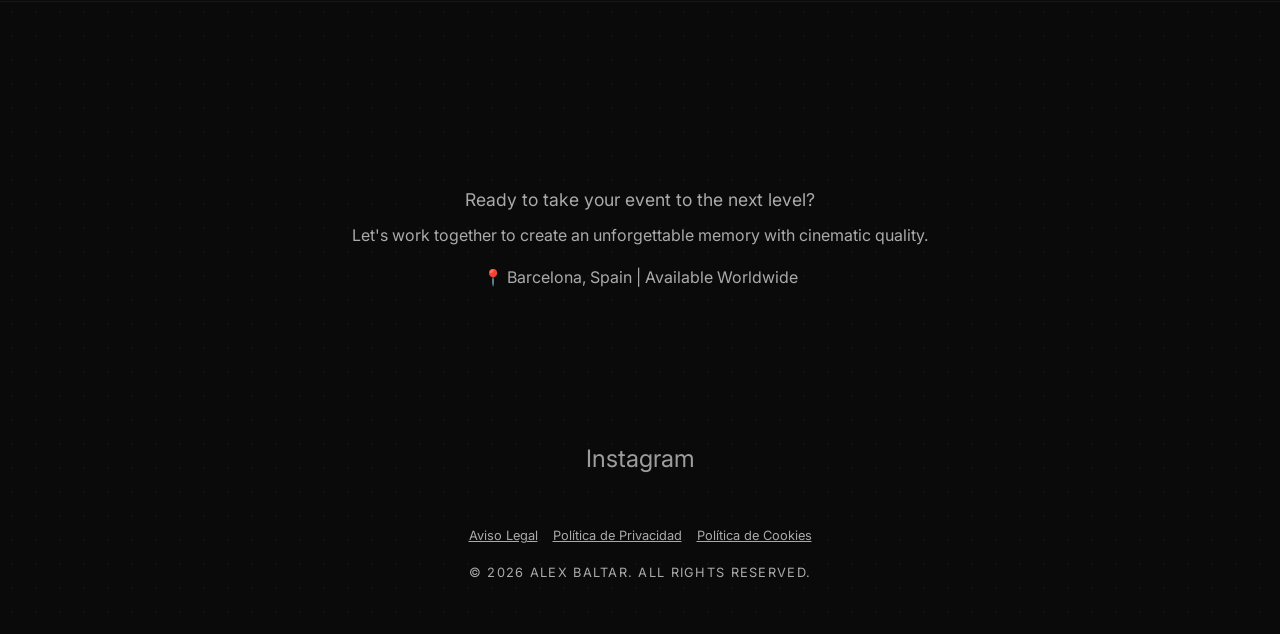
==== commit ec6e2c0f: "Add Vercel Web Analytics to your project # Vercel Web Analytics Implementation  ## Summary Successfu" ====
--- a/index.html
+++ b/index.html
@@ -41,6 +41,11 @@
     <link rel="stylesheet" href="style.css">
     <!-- Vimeo Player API -->
     <script src="https://player.vimeo.com/api/player.js" defer></script>
+    <!-- Vercel Web Analytics -->
+    <script>
+        window.va = window.va || function () { (window.vaq = window.vaq || []).push(arguments); };
+    </script>
+    <script defer src="/_vercel/insights/script.js"></script>
 </head>
 
 <body>
@@ -227,6 +232,7 @@
                 href="cookies.html">Saber más</a></p>
         <button id="accept-cookies" class="cookie-btn">Aceptar</button>
     </div>
+
 </body>
 
 </html>
--- a/style.css
+++ b/style.css
@@ -229,10 +229,7 @@
     width: 100%;
     height: 100%;
     object-fit: cover;
-    opacity: 0.6;
-    transition: var(--transition-smooth);
     pointer-events: none;
-    /* Allows hover on artist-card */
 }
 
 .vimeo-wrapper {
@@ -245,10 +242,7 @@
     z-index: 1;
 }
 
-.artist-card:hover video,
-.artist-card:hover .vimeo-wrapper iframe {
-    opacity: 1;
-}
+
 
 .artist-info {
     position: absolute;
@@ -485,4 +479,22 @@
     .parallax-divider {
         background-attachment: scroll;
     }
+}
+
+/* Artist Card Hover Scale fallback when no interaction */
+.artist-card .vimeo-wrapper {
+    transition: transform 0.6s cubic-bezier(0.16, 1, 0.3, 1);
+}
+
+.artist-card.scaling .vimeo-wrapper {
+    transform: scale(1.05);
+}
+
+/* Hover video styles - always background-style */
+.vimeo-wrapper iframe {
+    width: 100%;
+    height: 100%;
+    object-fit: cover;
+    pointer-events: none;
+    transition: opacity 0.4s ease;
 }
